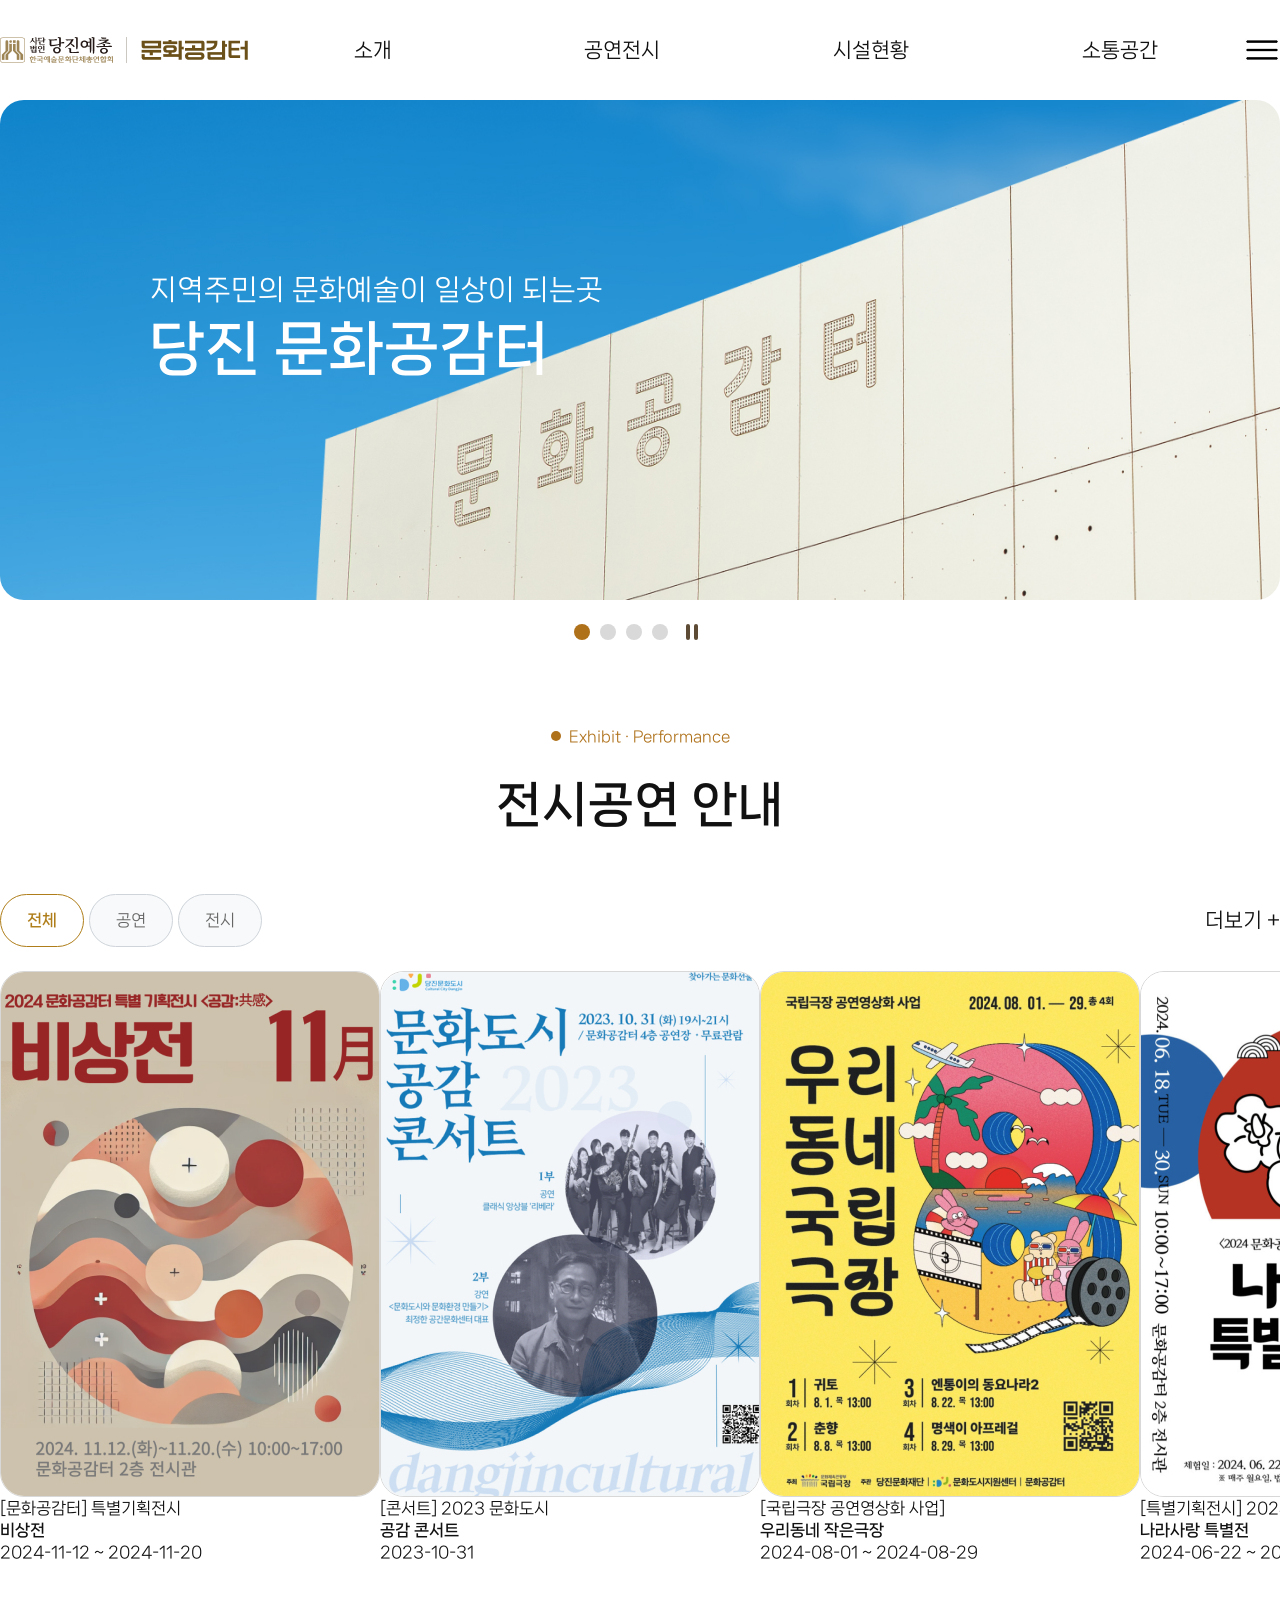
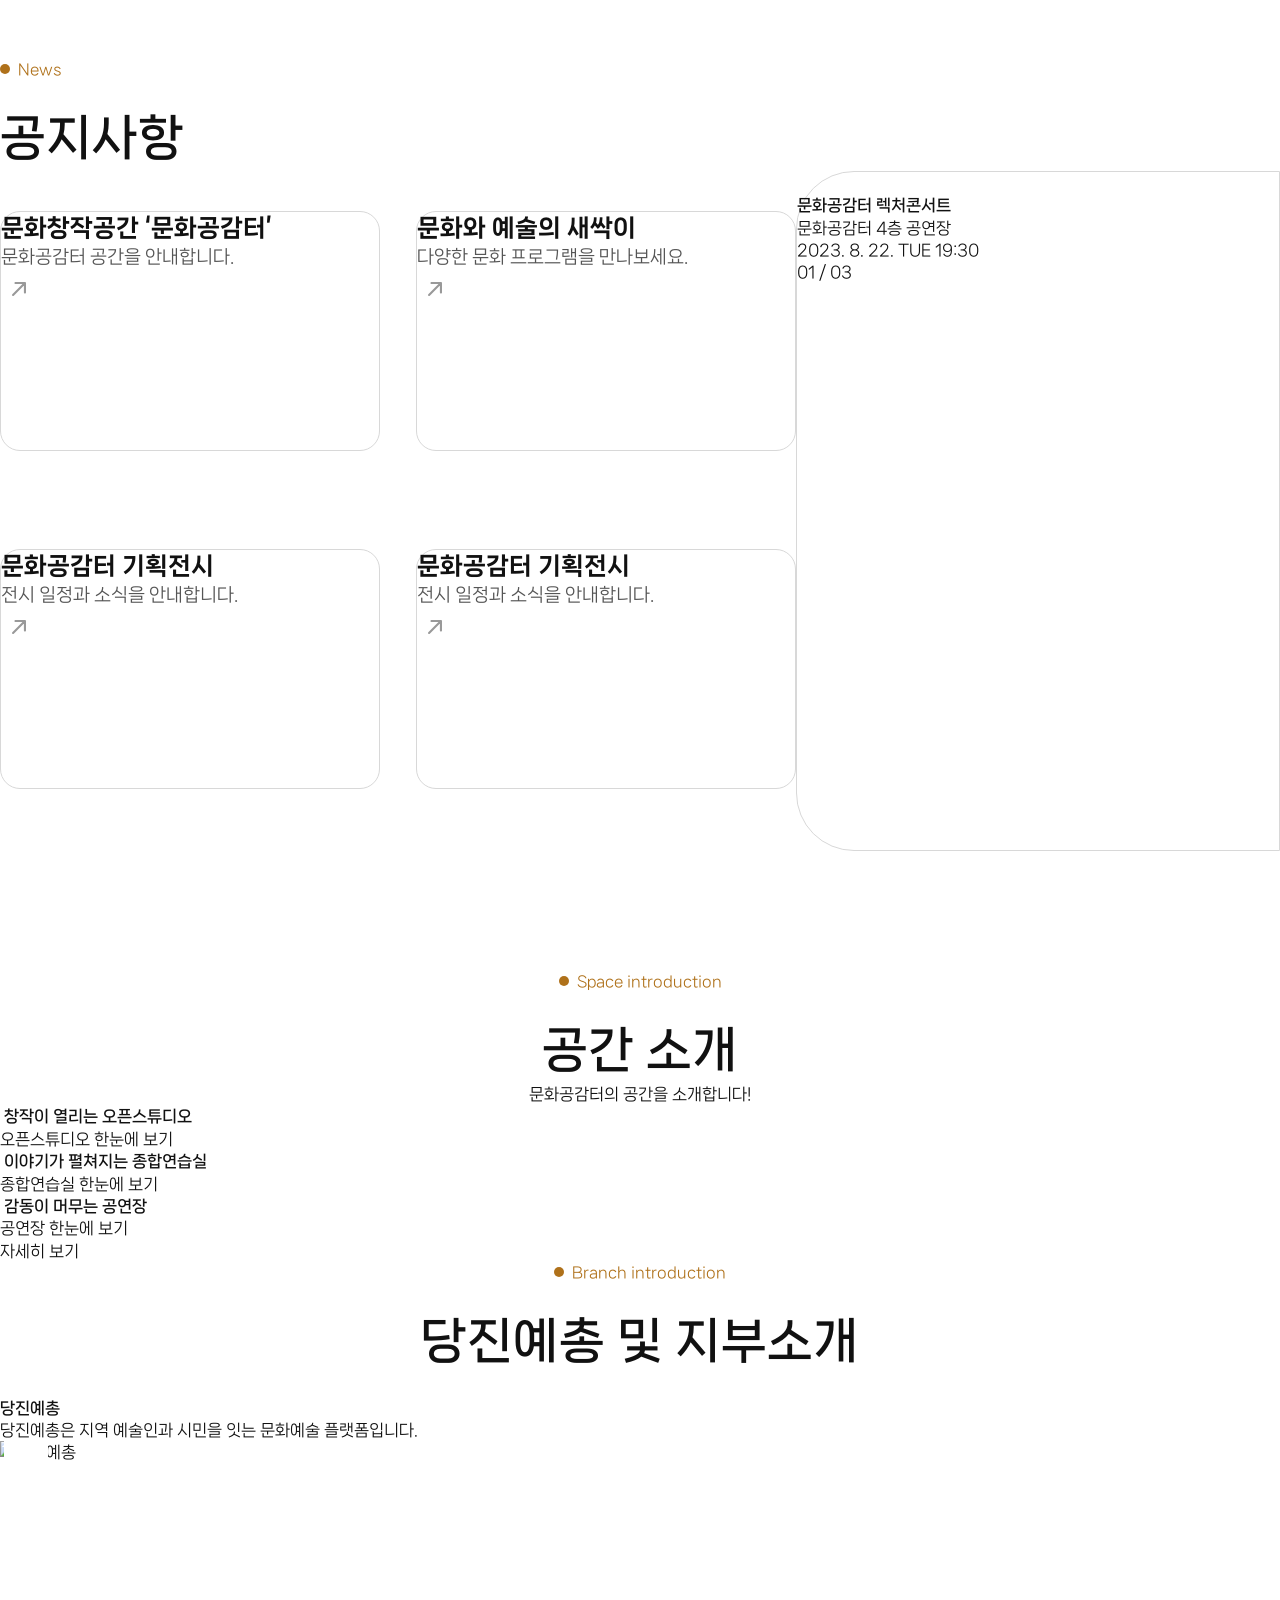
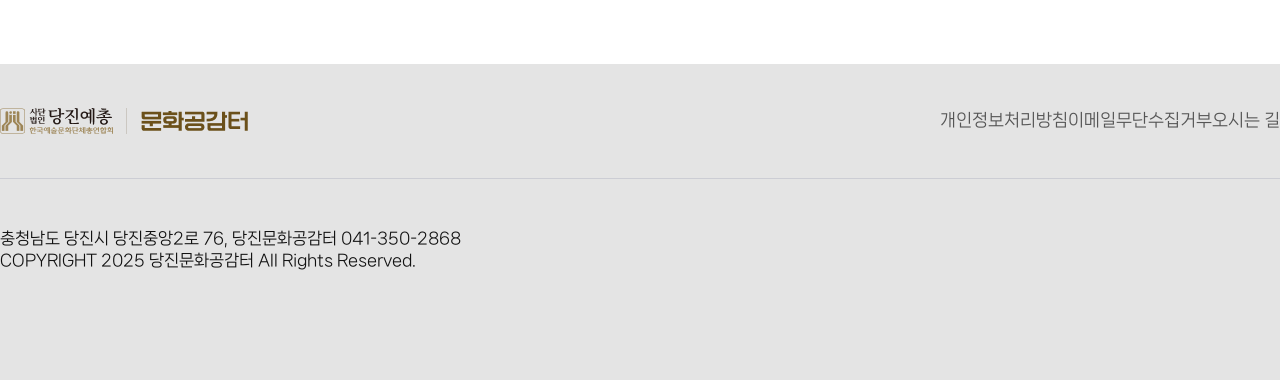
==== index.html @ 14f7b0cc "생성" ====
<!doctype html>
<html lang="ko">

<head>
  <meta charset="utf-8" />
  <meta name="viewport" content="width=device-width, initial-scale=1" />
  <title>문화공감터</title>
  <link rel="stylesheet" href="css/swiper-bundle.min.css">
  <link rel="stylesheet" href="css/reset.css">
  <link rel="stylesheet" href="css/common.css" />
  <link rel="stylesheet" href="css/main.css">
  <script src="js/jquery-3.7.1.min.js"></script>
  <script src="js/swiper-bundle.min.js"></script>
  <script src="js/common.js"></script>
</head>

<body>
  <header class="header">
    <div class="container header_inner">
      <h1 class="header_logo">
        <a href="index.html">
          <img src="./images/logo.png" alt="문화공감터">
        </a>
      </h1>

      <nav class="gnb">
        <ul class="gnb_list">
          <li><a href="#">소개</a></li>
          <li><a href="#">공연전시</a></li>
          <li><a href="#">시설현황</a></li>
          <li><a href="#">소통공간</a></li>
        </ul>
      </nav>
      <button class="header__menu" type="button">
        <img src="./images/ico-menu.png" alt="전체메뉴">
      </button>
    </div>
  </header>
  <div class="container">
    <div class="main-visual">
      <div id="Swiper">
        <div class="swiper-wrapper">
          <a class="swiper-slide slide1" href="#">
            <img src="images/swiper_bg01.jpg" alt="당진 문화공감터 메인 비주얼">
            <div class="visual_text1">
              <p>지역주민의 문화예술이 일상이 되는곳</p>
              <h2>당진 문화공감터</h2>
            </div>
          </a>
          <a class="swiper-slide slide2" href="#">
            <img src="images/swiper_bg02.jpg" alt="일화기억">
            <div class="visual_text2">
              <p>| 2024.03.21(목) ~ 04.06(토) |</p>
              <p>프로그램 - 당진 청년들의 유쾌한 '일화기억'</p>
              <p>문화공감터 공감다락방 독서모임</p>
            </div>
          </a>
          <a class="swiper-slide slide2" href="#">
            <img src="./images/swiper_bg03.jpg" alt="아빠도 처음이야">
            <div class="visual_text2">
              <p>| 2024.11.23(토) ~ 12.14(토) |</p>
              <p>프로그램 - '아빠도 처음이야'</p>
              <p>아빠들의 육아공동체 만들기</p>
            </div>
          </a>
          <a class="swiper-slide slide2" href="#">
            <img src="./images/swiper_bg04.jpg" alt="시선이 머무는 곳">
            <div class="visual_text2">
              <p>| 2024.08.07(수) ~ 16(금) |</p>
              <p>전시 - '시선이 머무는 곳'</p>
              <p>시간, 빛으로 기록되는 사진의 이야기</p>
            </div>
          </a>
        </div>
      </div>
      <div class="mv-control" aria-label="메인 비주얼 컨트롤">
        <div class="swiper-pagination" aria-label="슬라이드 페이지네이션"></div>
        <button type="button" class="swiper-toggle" aria-label="자동재생 일시정지" aria-pressed="false">
          <span class="ico pause" aria-hidden="true"></span>
        </button>
      </div>
    </div>
    <div class="exhibit_wrap">
      <div class="main_title">
        <p>Exhibit · Performance</p>
        <h2>전시공연 안내</h2>
      </div>

      <div class="exhibit_top">
        <div class="exhibit_tab" role="tablist" aria-label="전시공연 분류">
          <button class="on" type="button" role="tab" aria-selected="true">전체</button>
          <button type="button" role="tab" aria-selected="false">공연</button>
          <button type="button" role="tab" aria-selected="false">전시</button>
        </div>
        <div class="more_btn">
          <a href="#">더보기 +</a>
        </div>
      </div>
      <div id="exhibit_swiper" class="swiper">
        <div class="swiper-wrapper">
          <div class="swiper-slide">
            <a href="#">
              <div class="poster_box">
                <img src="images/poster01.jpg" alt="">
              </div>
              <div>
                <p>[문화공감터] 특별기획전시</p>
                <strong>비상전</strong>
                <p>2024-11-12 ~ 2024-11-20</p>
              </div>
            </a>
          </div>

          <div class="swiper-slide">
            <a href="#">
              <div class="poster_box">
                <img src="images/poster02.jpg" alt="">
              </div>
              <div>
                <p>[콘서트] 2023 문화도시</p>
                <strong>공감 콘서트</strong>
                <p>2023-10-31</p>
              </div>
            </a>
          </div>

          <div class="swiper-slide">
            <a href="#">
              <div class="poster_box">
                <img src="images/poster03.jpg" alt="">
              </div>
              <div>
                <p>[국립극장 공연영상화 사업]</p>
                <strong>우리동네 작은극장</strong>
                <p>2024-08-01 ~ 2024-08-29</p>
              </div>
            </a>
          </div>

          <div class="swiper-slide">
            <a href="#">
              <div class="poster_box">
                <img src="images/poster04.jpg" alt="">
              </div>
              <div>
                <p>[특별기획전시] 2024 문화공감터</p>
                <strong>나라사랑 특별전</strong>
                <p>2024-06-22 ~ 2024-06-30</p>
              </div>
            </a>
          </div>
        </div>
        <!-- <div class="exhibit_bottom">
          <div class="swiper-pagination"></div>
          <div class="swiper-nav">
            <button type="button" class="swiper-button-prev" aria-label="이전"></button>
            <button type="button" class="swiper-button-next" aria-label="다음"></button>
          </div>
        </div> -->
      </div>
    </div>
    <div class="news_wrap">
      <div class="main_title_L">
        <p>News</p>
        <h2>공지사항</h2>
      </div>
      <div class="news_layout">
        <div class="news_list">
          <a href="#">
            <h6>문화창작공간 ‘문화공감터’</h6>
            <p>문화공감터 공간을 안내합니다.</p>
            <img src="images/btn_arrow.svg" alt="">
          </a>
          <a href="#">
            <h6>문화와 예술의 새싹이</h6>
            <p>다양한 문화 프로그램을 만나보세요.</p>
            <img src="images/btn_arrow.svg" alt="">
          </a>
          <a href="#">
            <h6>문화공감터 기획전시</h6>
            <p>전시 일정과 소식을 안내합니다.</p>
            <img src="images/btn_arrow.svg" alt="">
          </a>
          <a href="#">
            <h6>문화공감터 기획전시</h6>
            <p>전시 일정과 소식을 안내합니다.</p>
            <img src="images/btn_arrow.svg" alt="">
          </a>
        </div>
        <div class="main_popup">
          <div class="swiper" id="news_swiper">
            <div class="swiper-wrapper">
              <div class="swiper-slide">
                <a href="#">
                  <img src="images/news_banner01.jpg" alt="">
                  <div>
                    <strong>문화공감터 렉처콘서트</strong>
                    <p>문화공감터 4층 공연장</p>
                    <p>2023. 8. 22. TUE 19:30</p>
                  </div>
                </a>
              </div>

              <div class="swiper-slide">
                <a href="#">
                  <img src="images/news_banner02.jpg" alt="">
                  <div>
                    <strong>프로그램 안내</strong>
                    <p>상세 내용을 확인하세요</p>
                  </div>
                </a>
              </div>
            </div>

            <div class="news_control">
              <span class="news_count" aria-label="배너 페이지">
                <span>01</span>
                <span>/</span>
                <span>03</span>
              </span>
              <button type="button" class="news_prev" aria-label="이전"></button>
              <button type="button" class="news_next" aria-label="다음"></button>
              <button type="button" class="news_toggle" aria-label="정지/재생"></button>
            </div>
          </div>
        </div>
      </div>
    </div>


    <div class="space_wrap">
      <div class="main_title">
        <p>Space introduction</p>
        <h2>공간 소개</h2>
        <span>문화공감터의 공간을 소개합니다!</span>
      </div>

      <div class="space_list">
        <a href="#">
          <!-- <span>01</span> -->
          <img src="images/space01.jpg" alt="">
          <strong>창작이 열리는 오픈스튜디오</strong>
          <p>오픈스튜디오 한눈에 보기</p>
        </a>

        <a href="#">
          <!-- <span>02</span> -->
          <img src="images/space02.jpg" alt="">
          <strong>이야기가 펼쳐지는 종합연습실</strong>
          <p>종합연습실 한눈에 보기</p>
        </a>

        <a href="#">
          <!-- <span>03</span> -->
          <img src="images/space03.jpg" alt="">
          <strong>감동이 머무는 공연장</strong>
          <p>공연장 한눈에 보기</p>
        </a>
      </div>

      <div class="space_more">
        <a href="#">자세히 보기</a>
      </div>
    </div>


    <div class="organizations_wrap">
      <div class="main_title">
        <p>Branch introduction</p>
        <h2>당진예총 및 지부소개</h2>
      </div>

      <div class="organizations_area">
        <!-- 배경(큰 이미지/영상 영역) -->
        <div class="organizations_visual">
          <img src="images/org_bg.jpg" alt="">
          <div class="organizations_text">
            <strong>당진예총</strong>
            <p>당진예총은 지역 예술인과 시민을 잇는 문화예술 플랫폼입니다.</p>
          </div>
        </div>

        <!-- 하단 썸네일(가로 스크롤/슬라이드) -->
        <div class="organizations_list">
          <div class="swiper" id="org_swiper">
            <div class="swiper-wrapper">
              <div class="swiper-slide"><a href="#"><img src="images/org01.jpg" alt="당진예총"></a></div>
              <div class="swiper-slide"><a href="#"><img src="images/org02.jpg" alt="(사)한국연예예술인협회"></a></div>
              <div class="swiper-slide"><a href="#"><img src="images/org03.jpg" alt="(사)한국문인협회"></a></div>
              <div class="swiper-slide"><a href="#"><img src="images/org04.jpg" alt="(사)한국사진작가협회"></a></div>
              <div class="swiper-slide"><a href="#"><img src="images/org05.jpg" alt="지부소개"></a></div>
            </div>

            <div class="swiper-control">
              <button type="button" class="swiper-button-prev" aria-label="이전"></button>
              <button type="button" class="swiper-button-next" aria-label="다음"></button>
            </div>
          </div>
        </div>
      </div>
    </div>



  </div>
  <footer class="footer">
    <div class="container footer_inner">
      <div class="footer_top">
        <div class="footer_logo">
          <img src="images/logo.png" alt="문화공감터">
        </div>
        <div class="footer_link">
          <ul>
            <li><a href="#">개인정보처리방침</a></li>
            <li><a href="#">이메일무단수집거부</a></li>
            <li><a href="#">오시는 길</a></li>
          </ul>
        </div>
      </div>
      <div class="footer_bottom">
        <div class="footer_info">
          <p>충청남도 당진시 당진중앙2로 76, 당진문화공감터 <span>041-350-2868</span></p>
          <p>COPYRIGHT 2025 당진문화공감터 All Rights Reserved.</p>
        </div>
      </div>
    </div>
  </footer>
</body>
</html>
---- css/common.css ----
@charset "utf-8";

/* Font : NanumSquareNeo */
@font-face {
  font-family: "NanumSquareNeo";
  src: url("./font/NanumSquareNeoOTF-Lt.otf") format("opentype");
  font-weight: 300;
  font-style: normal;
  font-display: swap;
}
@font-face {
  font-family: "NanumSquareNeo";
  src: url("./font/NanumSquareNeoOTF-Rg.otf") format("opentype");
  font-weight: 400;
  font-style: normal;
  font-display: swap;
}
@font-face {
  font-family: "NanumSquareNeo";
  src: url("./font/NanumSquareNeoOTF-Bd.otf") format("opentype");
  font-weight: 700;
  font-style: normal;
  font-display: swap;
}
@font-face {
  font-family: "NanumSquareNeo";
  src: url("./font/NanumSquareNeoOTF-Eb.otf") format("opentype");
  font-weight: 800;
  font-style: normal;
  font-display: swap;
}
@font-face {
  font-family: "NanumSquareNeo";
  src: url("./font/NanumSquareNeoOTF-Hv.otf") format("opentype");
  font-weight: 900;
  font-style: normal;
  font-display: swap;
}

body, input, select, textarea, button {
  font-family: "NanumSquareNeo", "Noto Sans KR", "Apple SD Gothic Neo", sans-serif;
  font-size: 16px;
  line-height: 1.4;
  color: #111;
  background: #fff;
}

html, body {
  height: 100%;
}

button, input, select, textarea {
  font-family: inherit;
}

input, select, textarea {
  outline: none;
}

.container {
  width: min(1800px, 100%);
  margin: 0 auto;
  /* padding: 0 60px; */
}

@media (max-width: 1024px) {
  .container { padding: 0 32px; }
}
@media (max-width: 768px) {
  .container { padding: 0 20px; }
}
@media (max-width: 480px) {
  .container { padding: 0 16px; }
}
---- css/main.css ----
@charset "utf-8";

/* header */
.header {
    width: 100%;
    height: 100px;
}
.header_inner {
    height: 100%;
    display: flex;
    justify-content: space-between;
    align-items: center;
}
.header_logo img {
  vertical-align: middle;
}
.gnb_list{
    height: 40px;
    display: flex;
    gap: 55px;
    font-size: 1.25rem;
}
.gnb_list li {
    width: 194px;
    height: 40px;
    line-height: 40px;
    text-align: center;
}

.container{
  max-width: 1800px;
}

/* swiper */
#Swiper{
  border-radius: 24px;
  overflow: hidden;
}

#Swiper .swiper-slide{
  height: 570px;
  position: relative;
  display: block;
}

#Swiper .swiper-slide img{
  width: 100%;
  height: 100%;
  object-fit: cover;
  display: block;
}
.visual_text1 {
    position: absolute;
    top: 170px;
    left: 150px;
    z-index: 1;
    font-size: 28px;
    color: #fff;
}
.visual_text1 h2{
    font-size: 58px;
}
.visual_text2 {
     position: absolute;
     bottom: 68px;
     left: 80px;
     font-size: 16px;
     font-weight: 700;
     color: #fff;
}
.visual_text2 p:nth-child(2) {
    font-size: 28px;
    font-weight: 800;
    padding-top: 10px;
}
.visual_text2 p:nth-child(3) {
    font-size: 22px;
    padding-top: 10px;
}
.mv-control{
  margin-top: 18px;
  display: flex;
  align-items: center;
  justify-content: center;
  gap: 10px;
}
.mv-control .swiper-pagination{
  position: static;
  width: auto;
  display: flex;
  align-items: center;
  gap: 10px;
}

/* 도트 스타일 */
.mv-control .swiper-pagination-bullet{
  width: 16px;
  height: 16px;
  margin: 0 !important;
  background: #d9d9d9;
  opacity: 1;
}

.mv-control .swiper-pagination-bullet-active{
  background: #AF711A;
}

/* 정지/재생 버튼 */
.mv-control .swiper-toggle{
  width: 28px;
  height: 28px;
  border: 0;
  background: transparent;
  cursor: pointer;
  display: inline-flex;
  align-items: center;
  justify-content: center;
}
.mv-control .ico.pause{
  position: relative;
  width: 12px;
  height: 16px;
}
.mv-control .ico.pause::before,
.mv-control .ico.pause::after{
  content:"";
  position:absolute;
  top:0;
  width:4px;
  height:16px;
  background:#5E4B36;
  border-radius: 2px;
}
.mv-control .ico.pause::before {
    left:0;
}
.mv-control .ico.pause::after {
    right:0;
}
.mv-control .ico.play{
  width: 0;
  height: 0;
  border-top: 8px solid transparent;
  border-bottom: 8px solid transparent;
  border-left: 12px solid #5E4B36;
  margin-left: 2px;
}

/* 반응형 */
@media (max-width: 1600px){
  #Swiper .swiper-slide{
    height: 540px; 
  }
  .main-visual .container{
    padding: 0 48px;
  }
}
@media (max-width: 1440px){
  #Swiper .swiper-slide{
    height: 520px;
  }

  .main-visual .container{
    padding: 0 40px;
  }
}
@media (max-width: 1280px){
  #Swiper .swiper-slide{
    height: 500px;
  }

  .main-visual .container{
    padding: 0 32px;
  }
}
@media (max-width: 1024px){
  #Swiper .swiper-slide{
    height: 480px;
  }

  .main-visual .container{
    padding: 0 24px;
  }
}
@media (max-width: 768px){
  #Swiper .swiper-slide{
    height: 450px;
  }
}
@media (max-width: 360px){
  #Swiper{
    border-radius: 18px;
  }

  #Swiper .swiper-slide{
    height: 420px;
  }

  .main-visual .container{
    padding: 0 16px;
  }
}

/* 전시공연 안내 */
.exhibit_wrap {
    max-width: 1664px;
    margin: 0 auto;
    margin-top: 80px;
}
.main_title {
    width: 100%;
    text-align: center;
}
.main_title p, .main_title_L p {
    font-size: 15px;
    color: #AF711A;
}
.main_title p::before, .main_title_L p::before {
    content: '';
    display: inline-block;
    width: 10px;
    height: 10px;
    border-radius: 10px;
    background: #AF711A;
    margin-right: 8px;
}
.main_title h2, .main_title_L h2 {
    font-size: 48px;
    margin-top: 24px;
}
.exhibit_top {
    display: flex;
    justify-content: space-between;
    align-items: center;
    gap: 12px;
    margin-top: 56px;
    margin-bottom: 24px;
    font-size: 20px;
}
.exhibit_tab {
    width: 294px;
    
    
}
.exhibit_tab .on {
    background: #fff;
    border: 1px solid #AF7E1A;
    color: #AF7E1A;
    font-weight: 700;
}
.exhibit_tab button {
    padding: 14px 26px;
    background: #f8f9fa;
    border: 1px solid #ced4da;
    color: #666;
    border-radius: 50px;
    
}

#exhibit_swiper {
  
}

#exhibit_swiper .swiper-wrapper {
  justify-content: space-between;
}
#exhibit_swiper .swiper-slide {
  width: 380px;
  height: 688px;
}

.poster_box {
  width: 380px;
  height: 526px;
  border-radius: 24px;
  border: 1px solid #D8D8D8;
   overflow: hidden;
}


/* 공지사항 */
.main_title_L {
  text-align: left;
}

.news_layout {
  display: flex;
  justify-content: space-between;
}

.news_list {
  display: flex;
  flex-wrap: wrap;
  max-width: 796px;
  margin-top: 40px;
  gap: 36px;
}
.news_list a {
  width: 380px;
  height: 240px;
  border: 1px solid #D8D8D8;
  border-radius: 20px;
}
.news_list h6 {
  font-size: 24px;
  font-weight: 800;
}
.news_list p {
  font-size: 18px;
  color: #555;
}

.main_popup {
  width: 975px;
  height: 680px;
  border-top-left-radius: 58px;
  border-bottom-left-radius: 58px;
  border: 1px solid #D8D8D8;
}


/* 공간소개 */
.space_wrap {
  margin-top: 120px;
}

.space_list{

}






















/* 푸터 */
footer {
  width: 100%;
  height: 316px;
  background: #E4E4E4;
  margin-top: 200px;
}

.footer_top {
  display: flex;
  justify-content: space-between;
  align-items: center;
  padding: 44px 0;
  border-bottom: 1px solid #CCCDD4;
}
.footer_link ul {
  display: flex;
  font-size: 17px;
  color: #555;
 
}
.footer_bottom {
  margin-top: 48px;
}
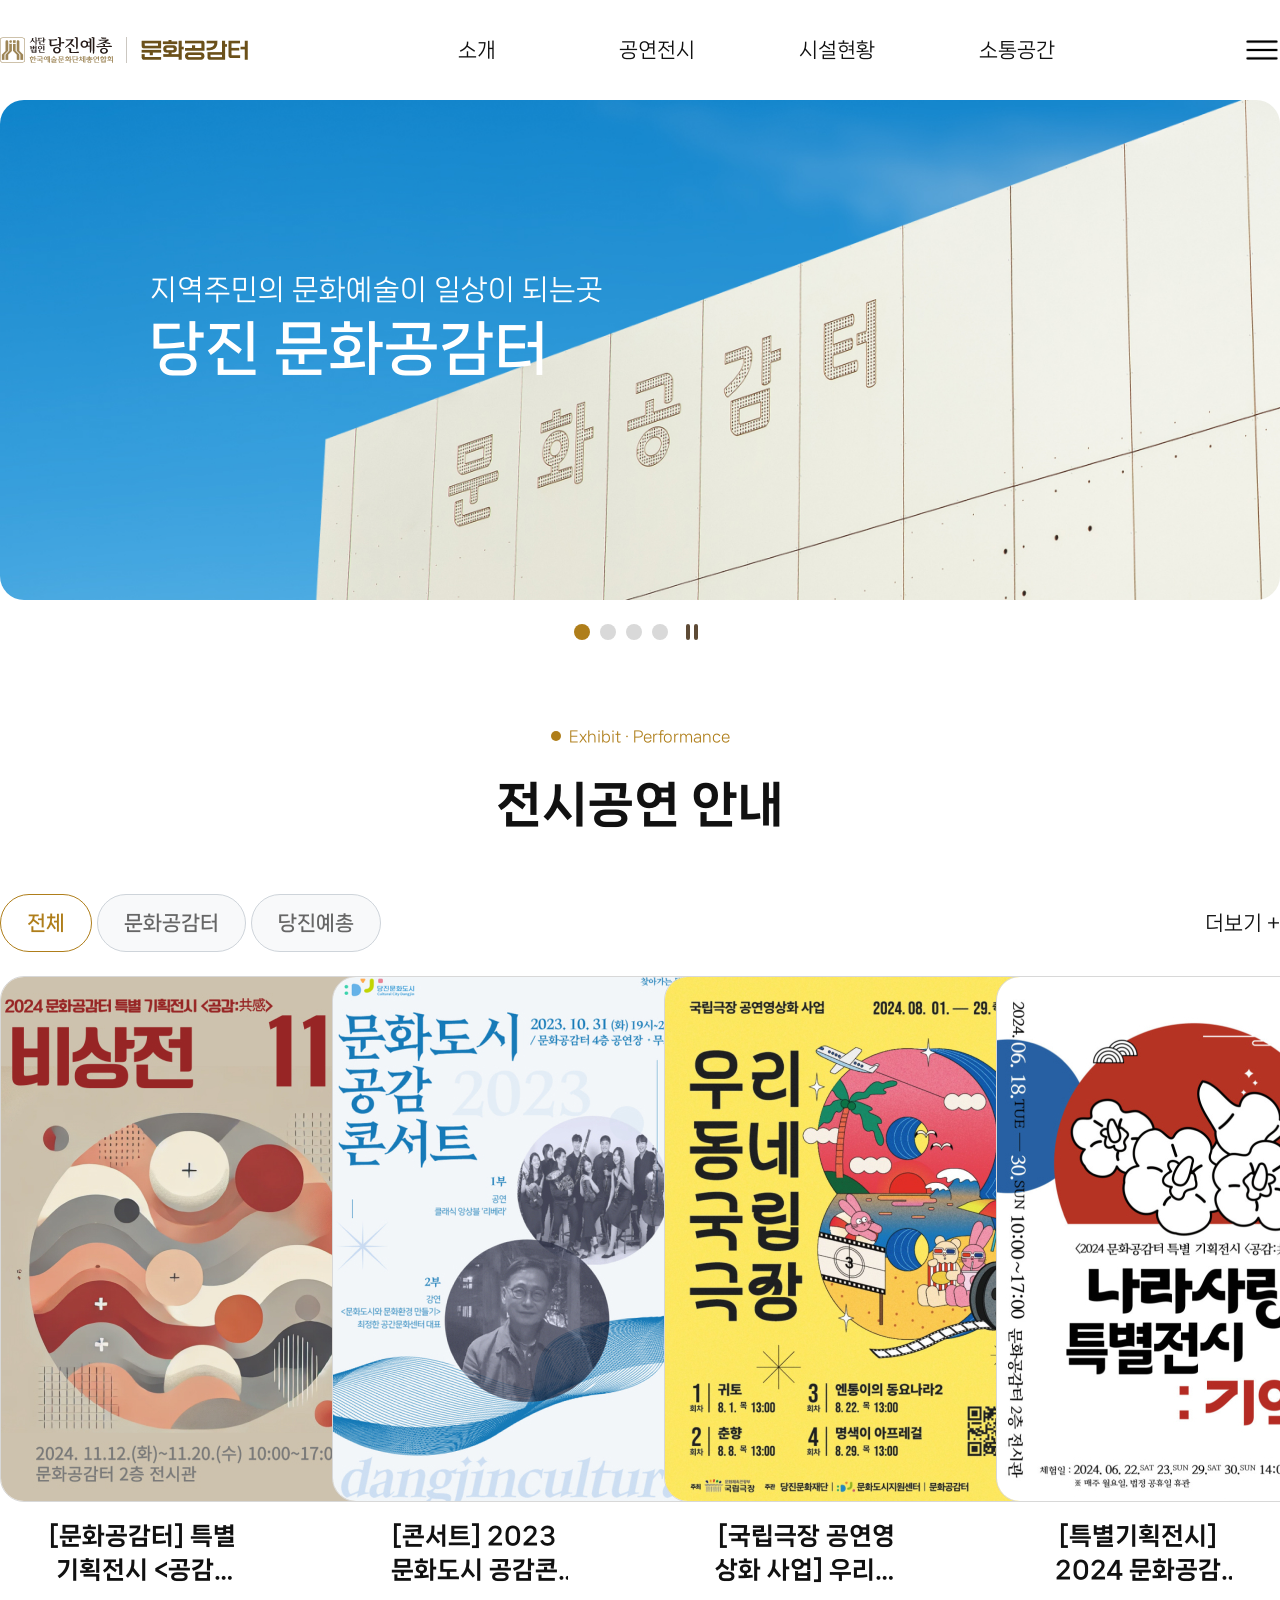
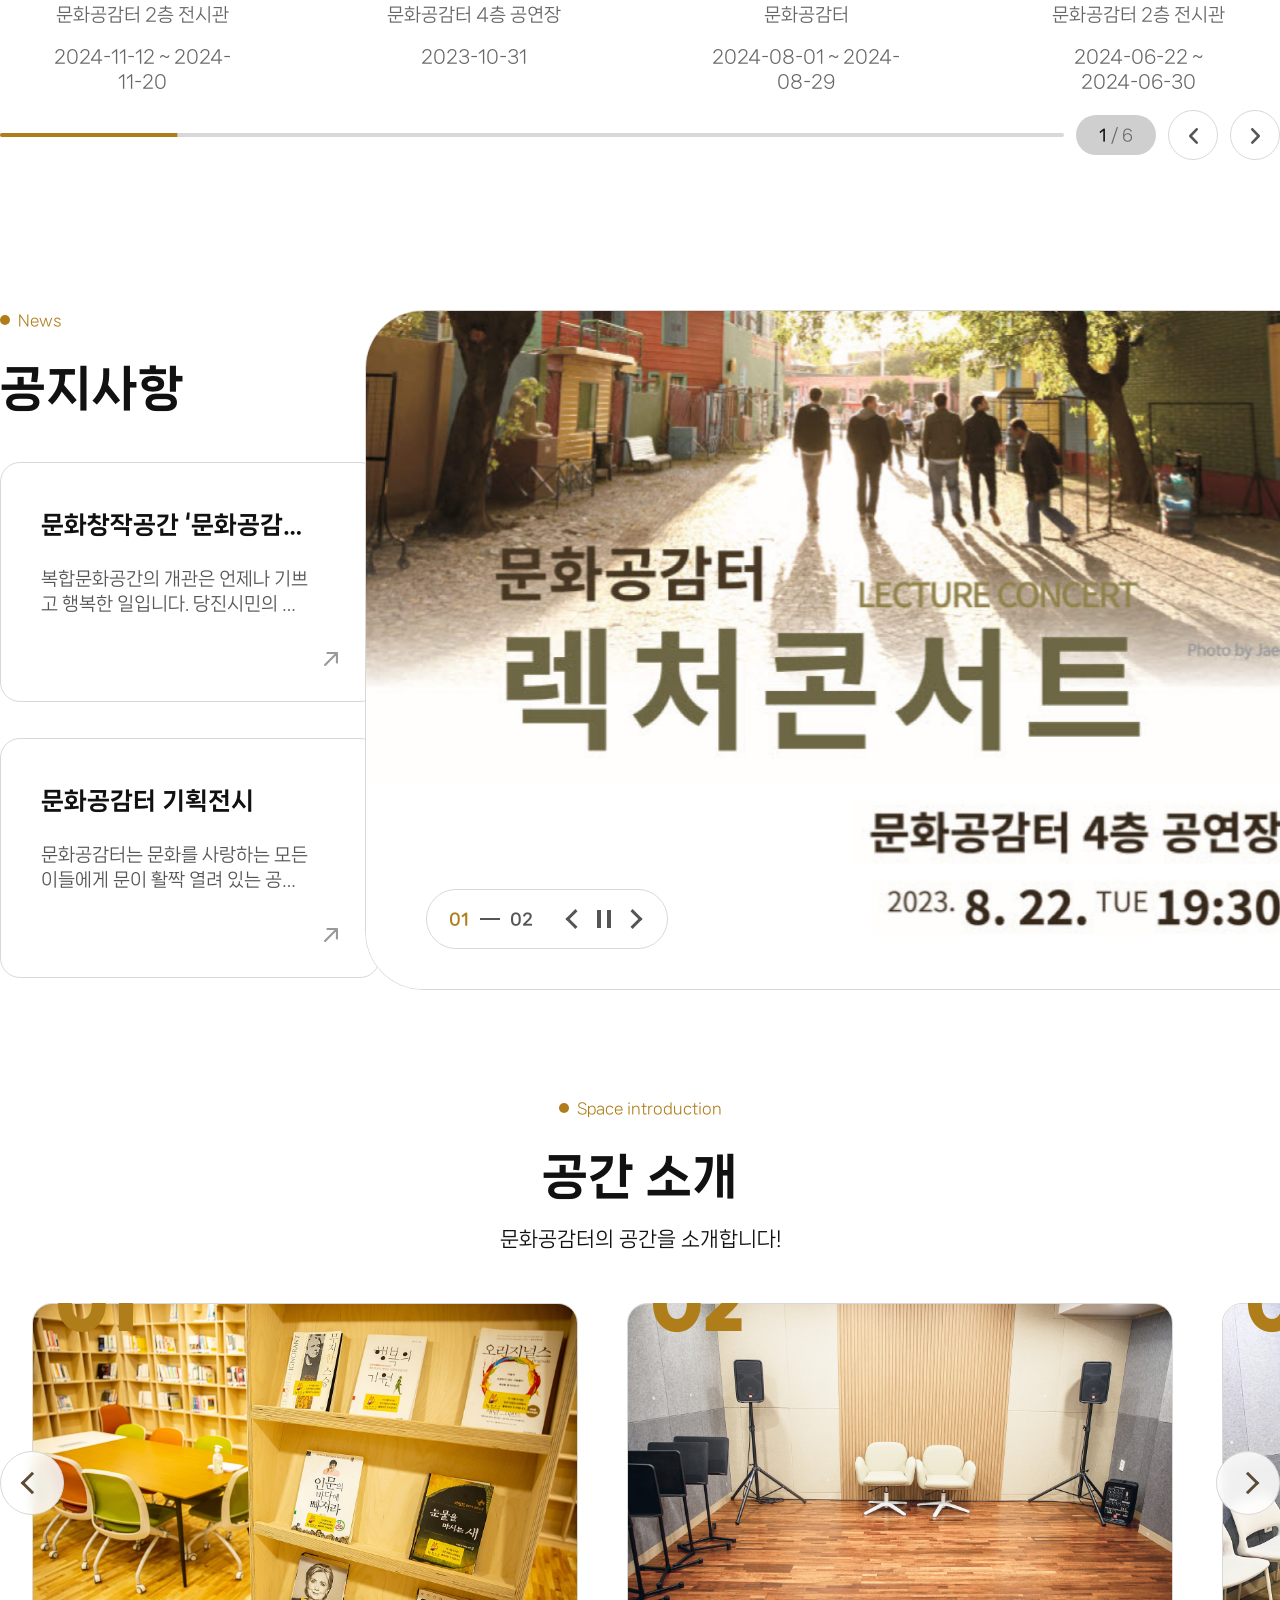
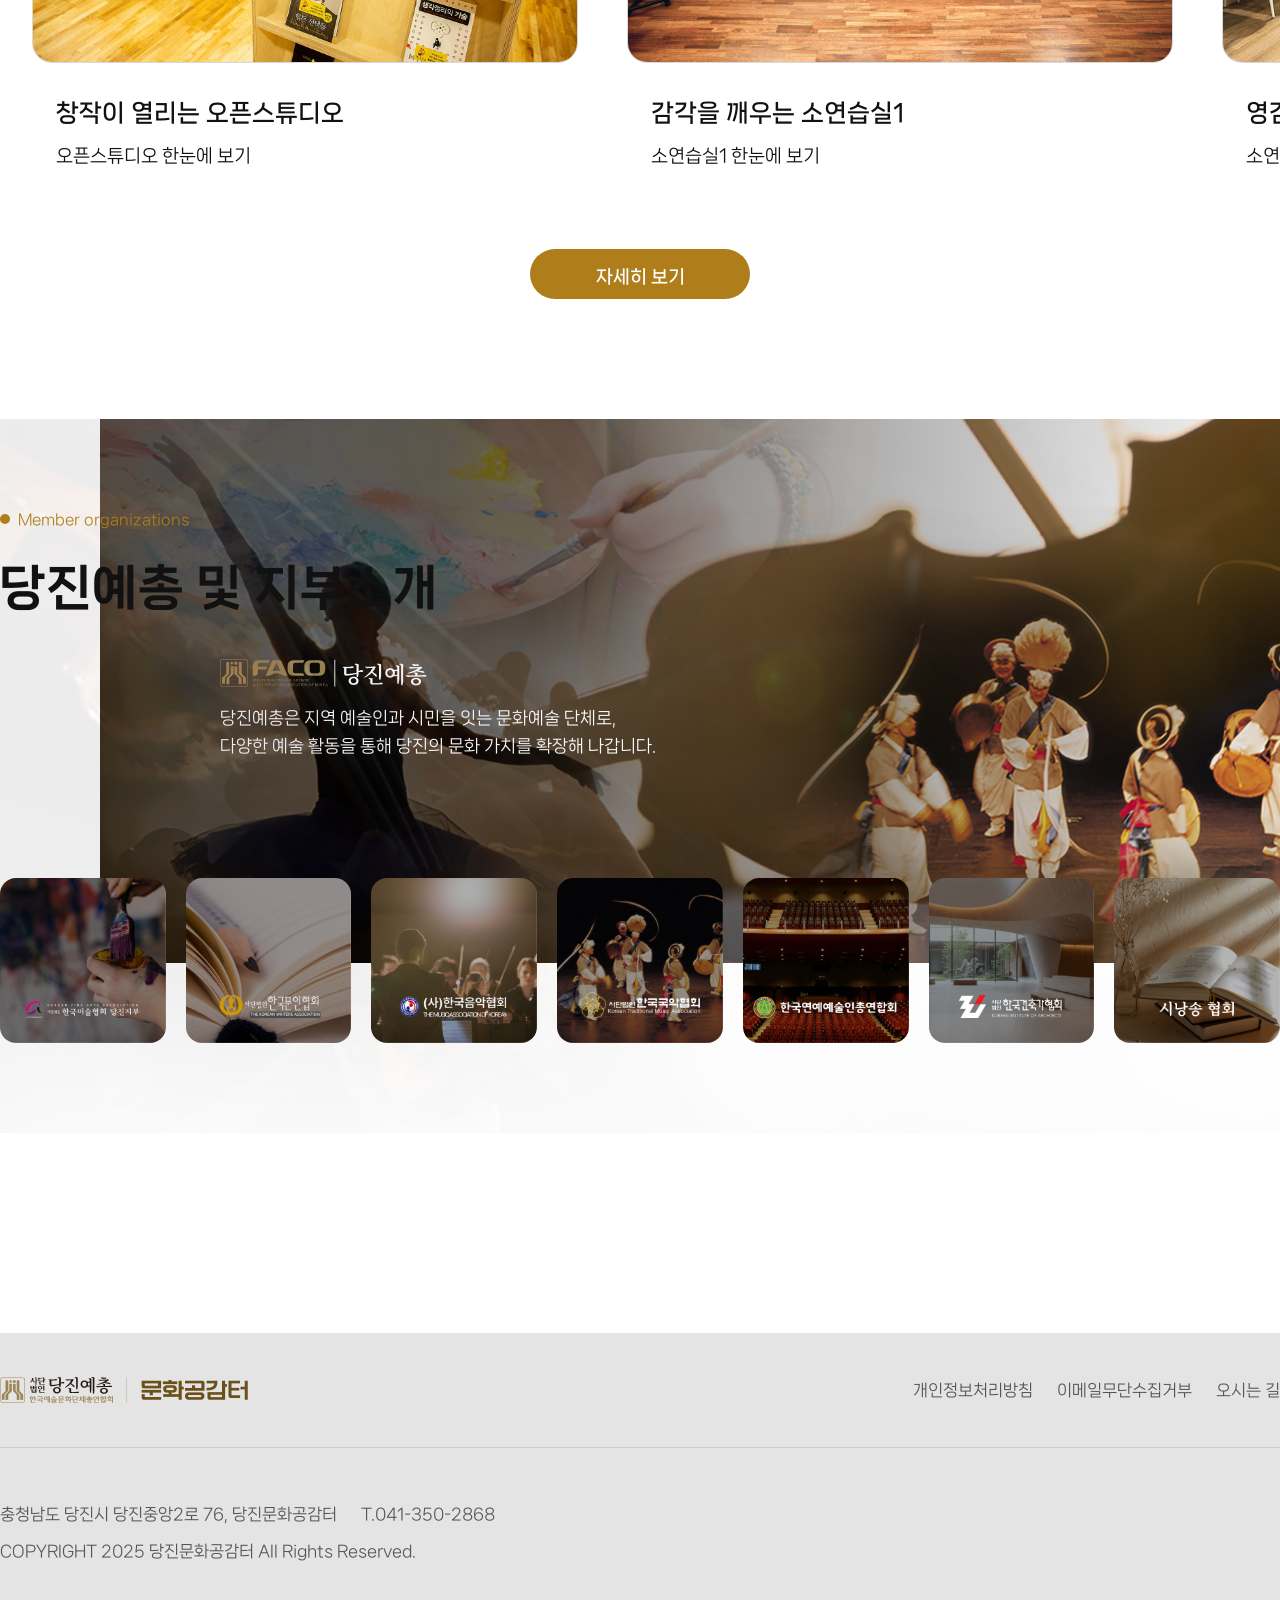
==== commit 1ff0ea2d: "Update layout and images structure" ====
--- a/index.html
+++ b/index.html
@@ -1,6 +1,5 @@
 <!doctype html>
 <html lang="ko">
-
 <head>
   <meta charset="utf-8" />
   <meta name="viewport" content="width=device-width, initial-scale=1" />
@@ -11,18 +10,16 @@
   <link rel="stylesheet" href="css/main.css">
   <script src="js/jquery-3.7.1.min.js"></script>
   <script src="js/swiper-bundle.min.js"></script>
-  <script src="js/common.js"></script>
+  <script src="js/main.js"></script>
 </head>
-
 <body>
   <header class="header">
     <div class="container header_inner">
       <h1 class="header_logo">
         <a href="index.html">
-          <img src="./images/logo.png" alt="문화공감터">
+          <img src="./images/common/logo.png" alt="문화공감터">
         </a>
       </h1>
-
       <nav class="gnb">
         <ul class="gnb_list">
           <li><a href="#">소개</a></li>
@@ -32,7 +29,7 @@
         </ul>
       </nav>
       <button class="header__menu" type="button">
-        <img src="./images/ico-menu.png" alt="전체메뉴">
+        <img src="./images/main/ico-menu.svg" alt="전체메뉴">
       </button>
     </div>
   </header>
@@ -41,14 +38,14 @@
       <div id="Swiper">
         <div class="swiper-wrapper">
           <a class="swiper-slide slide1" href="#">
-            <img src="images/swiper_bg01.jpg" alt="당진 문화공감터 메인 비주얼">
+            <img src="images/main/swiper_bg01.jpg" alt="당진 문화공감터 메인 비주얼">
             <div class="visual_text1">
               <p>지역주민의 문화예술이 일상이 되는곳</p>
               <h2>당진 문화공감터</h2>
             </div>
           </a>
           <a class="swiper-slide slide2" href="#">
-            <img src="images/swiper_bg02.jpg" alt="일화기억">
+            <img src="images/main/swiper_bg02.jpg" alt="일화기억">
             <div class="visual_text2">
               <p>| 2024.03.21(목) ~ 04.06(토) |</p>
               <p>프로그램 - 당진 청년들의 유쾌한 '일화기억'</p>
@@ -56,7 +53,7 @@
             </div>
           </a>
           <a class="swiper-slide slide2" href="#">
-            <img src="./images/swiper_bg03.jpg" alt="아빠도 처음이야">
+            <img src="./images/main/swiper_bg03.jpg" alt="아빠도 처음이야">
             <div class="visual_text2">
               <p>| 2024.11.23(토) ~ 12.14(토) |</p>
               <p>프로그램 - '아빠도 처음이야'</p>
@@ -64,7 +61,7 @@
             </div>
           </a>
           <a class="swiper-slide slide2" href="#">
-            <img src="./images/swiper_bg04.jpg" alt="시선이 머무는 곳">
+            <img src="./images/main/swiper_bg04.jpg" alt="시선이 머무는 곳">
             <div class="visual_text2">
               <p>| 2024.08.07(수) ~ 16(금) |</p>
               <p>전시 - '시선이 머무는 곳'</p>
@@ -73,9 +70,9 @@
           </a>
         </div>
       </div>
-      <div class="mv-control" aria-label="메인 비주얼 컨트롤">
-        <div class="swiper-pagination" aria-label="슬라이드 페이지네이션"></div>
-        <button type="button" class="swiper-toggle" aria-label="자동재생 일시정지" aria-pressed="false">
+      <div class="mv-control">
+        <div class="swiper-pagination"></div>
+        <button type="button" class="swiper-toggle" aria-pressed="false">
           <span class="ico pause" aria-hidden="true"></span>
         </button>
       </div>
@@ -85,229 +82,305 @@
         <p>Exhibit · Performance</p>
         <h2>전시공연 안내</h2>
       </div>
-
       <div class="exhibit_top">
-        <div class="exhibit_tab" role="tablist" aria-label="전시공연 분류">
-          <button class="on" type="button" role="tab" aria-selected="true">전체</button>
-          <button type="button" role="tab" aria-selected="false">공연</button>
-          <button type="button" role="tab" aria-selected="false">전시</button>
+        <div class="exhibit_tab">
+          <button class="on" data-tab="menu1" type="button" role="tab">전체</button>
+          <button data-tab="menu2" type="button" role="tab">문화공감터</button>
+          <button data-tab="menu3" type="button" role="tab">당진예총</button>
         </div>
         <div class="more_btn">
           <a href="#">더보기 +</a>
         </div>
       </div>
-      <div id="exhibit_swiper" class="swiper">
-        <div class="swiper-wrapper">
-          <div class="swiper-slide">
-            <a href="#">
-              <div class="poster_box">
-                <img src="images/poster01.jpg" alt="">
-              </div>
-              <div>
-                <p>[문화공감터] 특별기획전시</p>
-                <strong>비상전</strong>
-                <p>2024-11-12 ~ 2024-11-20</p>
-              </div>
-            </a>
-          </div>
+      <div id="menu1" class="tabcont on">
+        <div id="total_swiper" class="swiper">
+          <div class="swiper-wrapper">
+            <div class="swiper-slide">
+              <a href="#">
+                <div class="poster_box">
+                  <img src="images/main/poster01.jpg" alt="">
+                </div>
+                <div class="poster_txt">
+                  <p>[문화공감터] 특별기획전시 <공감> 비상전</p>
+                  <p>문화공감터 2층 전시관</p>
+                  <p>2024-11-12 ~ 2024-11-20</p>
+                </div>
+              </a>
+            </div>
+            <div class="swiper-slide">
+              <a href="#">
+                <div class="poster_box">
+                  <img src="images/main/poster02.jpg" alt="">
+                </div>
+                <div class="poster_txt">
+                  <p>[콘서트] 2023 문화도시 공감콘서트</p>
+                  <p>문화공감터 4층 공연장</ㅔ>
+                  <p>2023-10-31</p>
+                </div>
+              </a>
+            </div>
+            <div class="swiper-slide">
+              <a href="#">
+                <div class="poster_box">
+                  <img src="images/main/poster03.jpg" alt="">
+                </div>
+                <div class="poster_txt">
+                  <p>[국립극장 공연영상화 사업] 우리동네 작은극장</p>
+                  <p>문화공감터</p>
+                  <p>2024-08-01 ~ 2024-08-29</p>
+                </div>
+              </a>
+            </div>
+            <div class="swiper-slide">
+              <a href="#">
+                <div class="poster_box">
+                  <img src="images/main/poster04.jpg" alt="">
+                </div>
+                <div class="poster_txt">
+                  <p>[특별기획전시] 2024 문화공감터 <공감> 나라사랑 특별전시:기억</p>
+                  <p>문화공감터 2층 전시관</p>
+                  <p>2024-06-22 ~ 2024-06-30</p>
+                </div>
+              </a>
+            </div>
+            <div class="swiper-slide">
+              <a href="#">
+                <div class="poster_box">
+                  <img src="images/main/poster05.jpg" alt="">
+                </div>
+                <div class="poster_txt">
+                  <p>[기획전시] 2024 문화공감터 기획전시 - 행운가득 소품 전시</p>
+                  <p>문화공감터 2층 전시관</p>
+                  <p>2024-03-19 ~ 2024-03-31</p>
+                </div>
+              </a>
+            </div>
+            <div class="swiper-slide">
+              <a href="#">
+                <div class="poster_box">
+                  <img src="images/main/poster06.jpg" alt="">
+                </div>
+                <div class="poster_txt">
+                  <p>[특별 기획전시] <공감>7월 구상과 비구상의 만남 조화</p>
+                  <p>문화공감터 2층 전시관</p>
+                  <p>2024-07-16 ~ 2024-07-31</p>
+                </div>
+              </a>
+            </div>
+          </div>
+          <div class="exhibit_bottom">
+            <div class="exhibit_control">
+              <div class="exhibit_bar">
+                <span class="exhibit_bar_fill" aria-hidden="true"></span>
+              </div>
+              <div class="exhibit_count">
+                <span class="cur">1</span>
+                <span>/</span>
+                <span class="total">6</span>
+              </div>
+              <button type="button" class="exhibit_prev"><img src="images/main/ico-left.svg" alt=""></button>
+              <button type="button" class="exhibit_next"><img src="images/main/ico-right.svg" alt=""></button>
+            </div>
+          </div>
+        </div>
+      </div>
+      <div id="menu2" class="tabcont">
+        문화공감터
+      </div>
+      <div id="menu3" class="tabcont">
+        당진예총
+      </div>
+    </div>
+    <div class="news_wrap">
+      <div class="news_notice">
+        <div>
+          <div class="main_title_L">
+            <p>News</p>
+            <h2>공지사항</h2>
+          </div>
+        </div>
+        <div class="news_list">
+          <div class="news_list_item">
+            <a href="#">
+              <h6>문화창작공간 ‘문화공감터’</h6>
+              <p>복합문화공간의 개관은 언제나 기쁘고 행복한 일입니다. 당진시민의 제안에서 시작됐던</p>
+              <div class="news_ico"><img src="images/main/btn_arrow.svg" alt=""></div>
+            </a>
+          </div>
+          <div class="news_list_item">
+            <a href="#">
+              <h6>문화와 예술의 새싹이</h6>
+              <p>복합문화공간의 개관은 언제나 기쁘고 행복한 일입니다. 당진시민의 제안에서 시작됐던</p>
+              <div class="news_ico"><img src="images/main/btn_arrow.svg" alt=""></div>
+            </a>
+          </div>
+          <div class="news_list_item">
+            <a href="#">
+              <h6>문화공감터 기획전시</h6>
+              <p>문화공감터는 문화를 사랑하는 모든 이들에게 문이 활짝 열려 있는 공간입니다. 문화공감터에서는</p>
+              <div class="news_ico"><img src="images/main/btn_arrow.svg" alt=""></div>
+            </a>
+          </div>
+          <div class="news_list_item">
+            <a href="#">
+              <h6>문화공감터 기획전시</h6>
+              <p>문화공감터 목요시네마 '영화장날' 이라는 프로그램이 진행된다는 반가운 소식이 있습니다.</p>
+              <div class="news_ico"><img src="images/main/btn_arrow.svg" alt=""></div>
+            </a>
+          </div>
+        </div>
+      </div>
+      <div class="main_popup">
+        <div id="popup_swiper" class="swiper">
+          <div class="swiper-wrapper">
+            <div class="swiper-slide">
+              <a href="#">
+                <img src="images/popup/popup_sample01.jpg" alt="팝업1">
+              </a>
+            </div>
 
-          <div class="swiper-slide">
-            <a href="#">
-              <div class="poster_box">
-                <img src="images/poster02.jpg" alt="">
-              </div>
-              <div>
-                <p>[콘서트] 2023 문화도시</p>
-                <strong>공감 콘서트</strong>
-                <p>2023-10-31</p>
-              </div>
-            </a>
-          </div>
-
-          <div class="swiper-slide">
-            <a href="#">
-              <div class="poster_box">
-                <img src="images/poster03.jpg" alt="">
-              </div>
-              <div>
-                <p>[국립극장 공연영상화 사업]</p>
-                <strong>우리동네 작은극장</strong>
-                <p>2024-08-01 ~ 2024-08-29</p>
-              </div>
-            </a>
-          </div>
-
-          <div class="swiper-slide">
-            <a href="#">
-              <div class="poster_box">
-                <img src="images/poster04.jpg" alt="">
-              </div>
-              <div>
-                <p>[특별기획전시] 2024 문화공감터</p>
-                <strong>나라사랑 특별전</strong>
-                <p>2024-06-22 ~ 2024-06-30</p>
-              </div>
-            </a>
-          </div>
-        </div>
-        <!-- <div class="exhibit_bottom">
-          <div class="swiper-pagination"></div>
-          <div class="swiper-nav">
-            <button type="button" class="swiper-button-prev" aria-label="이전"></button>
-            <button type="button" class="swiper-button-next" aria-label="다음"></button>
-          </div>
-        </div> -->
-      </div>
-    </div>
-    <div class="news_wrap">
-      <div class="main_title_L">
-        <p>News</p>
-        <h2>공지사항</h2>
-      </div>
-      <div class="news_layout">
-        <div class="news_list">
-          <a href="#">
-            <h6>문화창작공간 ‘문화공감터’</h6>
-            <p>문화공감터 공간을 안내합니다.</p>
-            <img src="images/btn_arrow.svg" alt="">
-          </a>
-          <a href="#">
-            <h6>문화와 예술의 새싹이</h6>
-            <p>다양한 문화 프로그램을 만나보세요.</p>
-            <img src="images/btn_arrow.svg" alt="">
-          </a>
-          <a href="#">
-            <h6>문화공감터 기획전시</h6>
-            <p>전시 일정과 소식을 안내합니다.</p>
-            <img src="images/btn_arrow.svg" alt="">
-          </a>
-          <a href="#">
-            <h6>문화공감터 기획전시</h6>
-            <p>전시 일정과 소식을 안내합니다.</p>
-            <img src="images/btn_arrow.svg" alt="">
-          </a>
-        </div>
-        <div class="main_popup">
-          <div class="swiper" id="news_swiper">
-            <div class="swiper-wrapper">
-              <div class="swiper-slide">
-                <a href="#">
-                  <img src="images/news_banner01.jpg" alt="">
-                  <div>
-                    <strong>문화공감터 렉처콘서트</strong>
-                    <p>문화공감터 4층 공연장</p>
-                    <p>2023. 8. 22. TUE 19:30</p>
-                  </div>
-                </a>
-              </div>
-
-              <div class="swiper-slide">
-                <a href="#">
-                  <img src="images/news_banner02.jpg" alt="">
-                  <div>
-                    <strong>프로그램 안내</strong>
-                    <p>상세 내용을 확인하세요</p>
-                  </div>
-                </a>
-              </div>
-            </div>
-
-            <div class="news_control">
-              <span class="news_count" aria-label="배너 페이지">
-                <span>01</span>
-                <span>/</span>
-                <span>03</span>
-              </span>
-              <button type="button" class="news_prev" aria-label="이전"></button>
-              <button type="button" class="news_next" aria-label="다음"></button>
-              <button type="button" class="news_toggle" aria-label="정지/재생"></button>
-            </div>
-          </div>
-        </div>
-      </div>
-    </div>
-
-
+            <div class="swiper-slide">
+              <a href="#">
+                <img src="images/popup/popup_sample02.jpg" alt="팝업1">
+              </a>
+            </div>
+          </div>
+          <div class="news_control">
+            <div class="news_count">
+              <span class="news_current">01</span>
+              <span class="news_dash"></span>
+              <span class="news_total">03</span>
+            </div>
+            <button type="button" class="news_prev"></button>
+            <button type="button" class="news_toggle"></button>
+            <button type="button" class="news_next"></button>
+          </div>
+        </div>
+      </div>
+    </div>
     <div class="space_wrap">
       <div class="main_title">
         <p>Space introduction</p>
         <h2>공간 소개</h2>
         <span>문화공감터의 공간을 소개합니다!</span>
       </div>
-
-      <div class="space_list">
-        <a href="#">
-          <!-- <span>01</span> -->
-          <img src="images/space01.jpg" alt="">
-          <strong>창작이 열리는 오픈스튜디오</strong>
-          <p>오픈스튜디오 한눈에 보기</p>
-        </a>
-
-        <a href="#">
-          <!-- <span>02</span> -->
-          <img src="images/space02.jpg" alt="">
-          <strong>이야기가 펼쳐지는 종합연습실</strong>
-          <p>종합연습실 한눈에 보기</p>
-        </a>
-
-        <a href="#">
-          <!-- <span>03</span> -->
-          <img src="images/space03.jpg" alt="">
-          <strong>감동이 머무는 공연장</strong>
-          <p>공연장 한눈에 보기</p>
-        </a>
-      </div>
-
+      <div id="space_swiper" class="space_list swiper">
+        <div class="swiper-wrapper">
+          <div class="space_list_item swiper-slide">
+            <a href="#">
+              <span class="space_num">01</span>
+              <div class="space_img">
+                <img src="images/main/space01.jpg" alt="">
+              </div>
+              <div class="space_txt">
+                <p>창작이 열리는 오픈스튜디오</p>
+                <p>오픈스튜디오 한눈에 보기</p>
+              </div>
+            </a>
+          </div>
+          <div class="space_list_item swiper-slide">
+            <a href="#">
+              <span class="space_num">02</span>
+              <div class="space_img">
+                <img src="images/main/space02.jpg" alt="">
+              </div>
+              <div class="space_txt">
+                <p>감각을 깨우는 소연습실1</p>
+                <p>소연습실1 한눈에 보기</p>
+              </div>
+            </a>
+          </div>
+          <div class="space_list_item swiper-slide">
+            <a href="#">
+              <span class="space_num">03</span>
+              <div class="space_img">
+                <img src="images/main/space03.jpg" alt="">
+              </div>
+              <div class="space_txt">
+                <p>영감이 피어나는 소연습실2</p>
+                <p>소연습실2 한눈에 보기</p>
+              </div>
+            </a>
+          </div>
+          <div class="space_list_item swiper-slide">
+            <a href="#">
+              <span class="space_num">04</span>
+              <div class="space_img">
+                <img src="images/main/space04.jpg" alt="">
+              </div>
+              <div class="space_txt">
+                <p>이야기가 펼쳐지는 중연습실</p>
+                <p>중연습실 한눈에 보기</p>
+              </div>
+            </a>
+          </div>
+          <div class="space_list_item swiper-slide">
+            <a href="#">
+              <span class="space_num">05</span>
+              <div class="space_img">
+                <img src="images/main/space05.jpg" alt="">
+              </div>
+              <div class="space_txt">
+                <p>즐거움이 머무는 공연장 </p>
+                <p>공연장 한눈에 보기</p>
+              </div>
+            </a>
+          </div>
+          <div class="space_list_item swiper-slide">
+            <a href="#">
+              <span class="space_num">06</span>
+              <div class="space_img">
+                <img src="images/main/space06.jpg" alt="">
+              </div>
+              <div class="space_txt">
+                <p>열린 공간에서 만나는 옥외 전시관</p>
+                <p>옥외 전시관 한눈에 보기</p>
+              </div>
+            </a>
+          </div>
+        </div>
+        <button type="button" class="space_btn space_prev" aria-label="이전"></button>
+        <button type="button" class="space_btn space_next" aria-label="다음"></button>
+      </div>
       <div class="space_more">
         <a href="#">자세히 보기</a>
       </div>
     </div>
-
-
-    <div class="organizations_wrap">
-      <div class="main_title">
-        <p>Branch introduction</p>
-        <h2>당진예총 및 지부소개</h2>
-      </div>
-
-      <div class="organizations_area">
-        <!-- 배경(큰 이미지/영상 영역) -->
-        <div class="organizations_visual">
-          <img src="images/org_bg.jpg" alt="">
-          <div class="organizations_text">
-            <strong>당진예총</strong>
-            <p>당진예총은 지역 예술인과 시민을 잇는 문화예술 플랫폼입니다.</p>
-          </div>
-        </div>
-
-        <!-- 하단 썸네일(가로 스크롤/슬라이드) -->
-        <div class="organizations_list">
-          <div class="swiper" id="org_swiper">
-            <div class="swiper-wrapper">
-              <div class="swiper-slide"><a href="#"><img src="images/org01.jpg" alt="당진예총"></a></div>
-              <div class="swiper-slide"><a href="#"><img src="images/org02.jpg" alt="(사)한국연예예술인협회"></a></div>
-              <div class="swiper-slide"><a href="#"><img src="images/org03.jpg" alt="(사)한국문인협회"></a></div>
-              <div class="swiper-slide"><a href="#"><img src="images/org04.jpg" alt="(사)한국사진작가협회"></a></div>
-              <div class="swiper-slide"><a href="#"><img src="images/org05.jpg" alt="지부소개"></a></div>
-            </div>
-
-            <div class="swiper-control">
-              <button type="button" class="swiper-button-prev" aria-label="이전"></button>
-              <button type="button" class="swiper-button-next" aria-label="다음"></button>
-            </div>
-          </div>
-        </div>
-      </div>
-    </div>
-
-
-
+  </div>
+  <div class="organizations_wrap">
+    <div class="organizations_bg">
+      <div class="container">
+        <div class="main_title_L">
+          <p>Member organizations</p>
+          <h2>당진예총 및 지부소개</h2>
+        </div>
+        <div class="organizations_main">
+          <a href="#">
+            <img src="images/main/org_bg.jpg" alt="">
+            <div class="organizations_text">
+              <img src="images/main/djfaco_logo.png" alt="당진예총">
+              <p>당진예총은 지역 예술인과 시민을 잇는 문화예술 단체로,<br>
+              다양한 예술 활동을 통해 당진의 문화 가치를 확장해 나갑니다.</p>
+            </div>
+          </a>
+        </div>
+        <ul class="organizations_branch">
+          <li><a href="#"><img src="images/main/org01.jpg" alt="한국미술협회 당진지부"></a></li>
+          <li><a href="#"><img src="images/main/org02.jpg" alt="한국문인협회 당진지부"></a></li>
+          <li><a href="#"><img src="images/main/org03.jpg" alt="한국음악협회 당진지부"></a></li>
+          <li><a href="#"><img src="images/main/org04.jpg" alt="한국국악협회 당진지부"></a></li>
+          <li><a href="#"><img src="images/main/org05.jpg" alt="한국연예예술인총연합회"></a></li>
+          <li><a href="#"><img src="images/main/org06.jpg" alt="한국건축가협회"></a></li>
+          <li><a href="#"><img src="images/main/org07.jpg" alt="시낭송협회"></a></li>
+        </ul>
+      </div>
+    </div>
   </div>
   <footer class="footer">
     <div class="container footer_inner">
       <div class="footer_top">
         <div class="footer_logo">
-          <img src="images/logo.png" alt="문화공감터">
+          <img src="images/common/logo.png" alt="문화공감터">
         </div>
         <div class="footer_link">
           <ul>
@@ -319,7 +392,7 @@
       </div>
       <div class="footer_bottom">
         <div class="footer_info">
-          <p>충청남도 당진시 당진중앙2로 76, 당진문화공감터 <span>041-350-2868</span></p>
+          <p>충청남도 당진시 당진중앙2로 76, 당진문화공감터 <span>T.041-350-2868</span></p>
           <p>COPYRIGHT 2025 당진문화공감터 All Rights Reserved.</p>
         </div>
       </div>
--- a/css/common.css
+++ b/css/common.css
@@ -33,6 +33,13 @@
   font-family: "NanumSquareNeo";
   src: url("./font/NanumSquareNeoOTF-Hv.otf") format("opentype");
   font-weight: 900;
+  font-style: normal;
+  font-display: swap;
+}
+@font-face{
+  font-family: "TiltWarp";
+  src: url("./font/TiltWarp-Regular-VariableFont_XROT,YROT.ttf") format("truetype");
+  font-weight: 400;
   font-style: normal;
   font-display: swap;
 }
--- a/css/main.css
+++ b/css/main.css
@@ -5,23 +5,27 @@
     width: 100%;
     height: 100px;
 }
+
 .header_inner {
     height: 100%;
     display: flex;
     justify-content: space-between;
     align-items: center;
 }
+
 .header_logo img {
   vertical-align: middle;
 }
+
 .gnb_list{
     height: 40px;
     display: flex;
-    gap: 55px;
+    gap: 60px;
     font-size: 1.25rem;
 }
+
 .gnb_list li {
-    width: 194px;
+    width: 120px;
     height: 40px;
     line-height: 40px;
     text-align: center;
@@ -49,6 +53,7 @@
   object-fit: cover;
   display: block;
 }
+
 .visual_text1 {
     position: absolute;
     top: 170px;
@@ -57,9 +62,11 @@
     font-size: 28px;
     color: #fff;
 }
+
 .visual_text1 h2{
     font-size: 58px;
 }
+
 .visual_text2 {
      position: absolute;
      bottom: 68px;
@@ -68,15 +75,18 @@
      font-weight: 700;
      color: #fff;
 }
+
 .visual_text2 p:nth-child(2) {
     font-size: 28px;
     font-weight: 800;
     padding-top: 10px;
 }
+
 .visual_text2 p:nth-child(3) {
     font-size: 22px;
     padding-top: 10px;
 }
+
 .mv-control{
   margin-top: 18px;
   display: flex;
@@ -84,6 +94,7 @@
   justify-content: center;
   gap: 10px;
 }
+
 .mv-control .swiper-pagination{
   position: static;
   width: auto;
@@ -102,7 +113,7 @@
 }
 
 .mv-control .swiper-pagination-bullet-active{
-  background: #AF711A;
+  background: #AF7E1A;
 }
 
 /* 정지/재생 버튼 */
@@ -116,11 +127,13 @@
   align-items: center;
   justify-content: center;
 }
+
 .mv-control .ico.pause{
   position: relative;
   width: 12px;
   height: 16px;
 }
+
 .mv-control .ico.pause::before,
 .mv-control .ico.pause::after{
   content:"";
@@ -131,9 +144,11 @@
   background:#5E4B36;
   border-radius: 2px;
 }
+
 .mv-control .ico.pause::before {
     left:0;
 }
+
 .mv-control .ico.pause::after {
     right:0;
 }
@@ -207,27 +222,33 @@
     margin: 0 auto;
     margin-top: 80px;
 }
+
 .main_title {
     width: 100%;
     text-align: center;
 }
+
 .main_title p, .main_title_L p {
     font-size: 15px;
-    color: #AF711A;
-}
+    color: #AF7E1A;
+}
+
 .main_title p::before, .main_title_L p::before {
     content: '';
     display: inline-block;
     width: 10px;
     height: 10px;
     border-radius: 10px;
-    background: #AF711A;
+    background: #AF7E1A;
     margin-right: 8px;
 }
+
 .main_title h2, .main_title_L h2 {
     font-size: 48px;
     margin-top: 24px;
-}
+    font-weight: 800;
+}
+
 .exhibit_top {
     display: flex;
     justify-content: space-between;
@@ -237,36 +258,103 @@
     margin-bottom: 24px;
     font-size: 20px;
 }
-.exhibit_tab {
-    width: 294px;
-    
-    
-}
+
+.exhibit_tab button{
+  font-size: 20px;
+  font-weight: 600;
+}
+
+.exhibit_tab button:hover {
+  background: rgba(175,126,26,0.1);
+  /* border: 1px solid transparent; */
+  color: #AF7E1A;
+  box-sizing: border-box;
+  border: 1px solid #AF7E1A;
+  font-weight: 700;
+}
+
 .exhibit_tab .on {
     background: #fff;
     border: 1px solid #AF7E1A;
     color: #AF7E1A;
-    font-weight: 700;
-}
+}
+
 .exhibit_tab button {
     padding: 14px 26px;
     background: #f8f9fa;
     border: 1px solid #ced4da;
     color: #666;
     border-radius: 50px;
-    
-}
-
-#exhibit_swiper {
+}
+
+.tabcont {
+  display: none;
+}
+
+.tabcont.on {
+ display: block;
+}
+
+
+#total_swiper {
   
 }
 
-#exhibit_swiper .swiper-wrapper {
-  justify-content: space-between;
-}
-#exhibit_swiper .swiper-slide {
+#total_swiper .swiper-slide {
   width: 380px;
   height: 688px;
+}
+
+.exhibit_control {
+  display: flex;
+  align-items: center;
+  gap: 12px;
+  margin-top: 46px;
+}
+
+.exhibit_bar{
+  flex: 1;
+  height: 4px;
+  background: #D8D8D8;
+  border-radius: 4px;
+  overflow: hidden;
+}
+
+.exhibit_bar_fill{
+  display: block;
+  width: 100%;
+  height: 100%;
+  background: #AF7E1A;    
+  transform-origin: left center;
+  transform: scaleX(0);   /* JS에서 scaleX로 채움 */
+  transition: transform 0.3s ease;
+}
+
+.exhibit_count {
+  width: 80px;
+  height: 40px;
+  line-height: 40px;
+  background: #CFCFCF;
+  border-radius: 40px;
+  font-size: 16px;
+  text-align: center;
+  white-space: nowrap;
+  color: #666;
+}
+
+.cur {
+  font-weight: 700;
+  color: #111;
+}
+
+.exhibit_prev,
+.exhibit_next {
+  width: 50px;
+  height: 50px;
+  border: 1px solid #d8d8d8;
+  border-radius: 50%;
+  background: none;
+  cursor: pointer;
 }
 
 .poster_box {
@@ -274,18 +362,45 @@
   height: 526px;
   border-radius: 24px;
   border: 1px solid #D8D8D8;
-   overflow: hidden;
-}
-
+  overflow: hidden;
+}
+
+.poster_txt {
+  display: flex;
+  flex-direction: column;
+  align-items: center;
+  gap: 16px;
+  margin-top: 18px;
+  padding: 0 48px;
+  text-align: center;
+}
+
+.poster_txt p:nth-child(1) {
+  font-size: 24px;
+  font-weight: 800;
+  overflow: hidden;
+  text-overflow: ellipsis;
+  white-space: wrap;
+   display: -webkit-box;
+  -webkit-box-orient: vertical;
+  -webkit-line-clamp: 2;
+}
+
+.poster_txt p:nth-child(2),.poster_txt p:nth-child(3) {
+  font-size: 18px;
+  color: #666;
+}
 
 /* 공지사항 */
 .main_title_L {
   text-align: left;
 }
 
-.news_layout {
+.news_wrap {
   display: flex;
   justify-content: space-between;
+  position: relative;
+  margin-top: 150px;
 }
 
 .news_list {
@@ -295,59 +410,363 @@
   margin-top: 40px;
   gap: 36px;
 }
-.news_list a {
+
+.news_list_item {
   width: 380px;
   height: 240px;
+  position: relative;
+  box-sizing: border-box;
   border: 1px solid #D8D8D8;
   border-radius: 20px;
 }
-.news_list h6 {
+.news_list_item > a {
+  display: block;
+  width: 100%;
+  height: 100%;
+  padding: 46px 70px 24px 40px;
+  box-sizing: border-box;
+  position: relative;
+}
+
+.news_list_item h6 {
+  margin-bottom: 24px;
   font-size: 24px;
   font-weight: 800;
-}
-.news_list p {
+  overflow: hidden;
+  text-overflow: ellipsis;
+  white-space: nowrap;
+}
+
+.news_list_item p {
   font-size: 18px;
   color: #555;
+  overflow: hidden;
+  display: -webkit-box;
+  -webkit-box-orient: vertical;
+  -webkit-line-clamp: 2;
+}
+
+.news_ico {
+  position: absolute;
+  bottom: 24px;
+  right: 30px;
+}
+
+.news_list_item > a:hover{
+  background: rgba(0,0,0,0.03);
+  border-radius: 20px;
 }
 
 .main_popup {
   width: 975px;
   height: 680px;
+  position: absolute;
+  top: 0;
+  right: -60px;
   border-top-left-radius: 58px;
   border-bottom-left-radius: 58px;
   border: 1px solid #D8D8D8;
-}
+  overflow: hidden;
+}
+
+.main_popup .swiper,
+.main_popup .swiper-slide,
+.main_popup .swiper-slide a,
+.main_popup .swiper-slide img{
+  width: 100%;
+  height: 100%;
+}
+.main_popup .swiper-slide img{
+  object-fit: cover;
+  display: block;
+}
+
+.news_control{
+  display: flex;
+  align-items: center;
+  width: auto;
+  height: 60px;
+  position: absolute;
+  bottom: 40px;
+  left: 60px;
+  z-index: 10;
+  padding: 0 18px 0 22px;
+  background: rgba(255,255,255,0.7);
+  border: 1px solid #d8d8d8;
+  border-radius: 60px;
+  backdrop-filter: blur(6px);
+}
+
+.news_count{
+  display: flex;
+  align-items: center;
+  gap: 10px;
+  margin-right: 26px;
+  font-weight: 800;
+  color: #555;
+  letter-spacing: 0.02em;
+}
+.news_count .news_current{
+   color: #AF7E1A;
+}
+.news_count .news_dash{
+  width: 20px;
+  height: 2px;
+  background: #555;
+  
+}
+.news_count .news_total{
+ 
+}
+
+.news_prev,
+.news_next,
+.news_toggle{
+  width: 30px;
+  height: 30px;
+  background: none;
+  cursor: pointer;
+  position: relative;
+}
+.news_prev:hover,
+.news_next:hover,
+.news_toggle:hover{
+  
+}
+.news_prev:active,
+.news_next:active,
+.news_toggle:active{
+  transform: translateY(1px);
+}
+
+.news_prev::before,
+.news_next::before{
+  content:"";
+  position:absolute;
+  top:50%;
+  left:50%;
+  width: 14px;
+  height: 14px;
+  border-right: 3px solid #555;
+  border-bottom: 3px solid #555;
+  transform-origin: center;
+  
+}
+.news_prev::before{
+  transform: translate(-40%,-50%) rotate(135deg);
+}
+.news_next::before{
+  transform: translate(-60%,-50%) rotate(-45deg);
+}
+
+.news_toggle::before,
+.news_toggle::after{
+  content:"";
+  position:absolute;
+  top:50%;
+  width: 4px;
+  height: 18px;
+  background:#555;
+  /* border-radius: 2px; */
+  transform: translateY(-50%);
+}
+.news_toggle::before{ left: 8px; }
+.news_toggle::after{ left: 18px; }
+
+.news_toggle.play::before,
+.news_toggle.play::after{
+  content:"";
+  position:absolute;
+  top:50%;
+  left:50%;
+  width: 0;
+  height: 0;
+  background: transparent;
+  transform: translate(-40%,-50%);
+  border-top: 8px solid transparent;
+  border-bottom: 8px solid transparent;
+  border-left: 12px solid #555;
+}
+.news_toggle.play::after{ display:none; }
 
 
 /* 공간소개 */
+.main_title > span {
+  display: inline-block;
+  margin-top: 14px;
+  font-size: 20px;
+}
+
 .space_wrap {
   margin-top: 120px;
 }
 
 .space_list{
-
-}
-
-
-
-
-
-
-
-
-
-
-
-
-
-
-
-
-
-
-
-
-
+  margin-top: 50px;
+  position: relative;
+  overflow: hidden;
+  /* padding: 0 28px; */
+  box-sizing: border-box;
+}
+
+.space_list_item {
+  width: 546px;
+  box-sizing: border-box;
+}
+
+.space_num {
+  position: absolute;
+  top: -56px;
+  left: 24px;
+  font-family: "TiltWarp", sans-serif;
+  font-size: 80px;
+  color: #AF7E1A;
+}
+
+.space_img {
+  width: 546px;
+  height: 360px;
+  border-radius: 20px;
+  border: 1px solid #d8d8d8;
+  overflow: hidden;
+  box-sizing: border-box;
+}
+
+.space_img img {
+  width: 100%;
+  height: 100%;
+  object-fit: cover;
+  display: block;
+}
+
+.space_btn {
+  position: absolute;
+  top: 180px;
+  transform: translateY(-50%);
+  width: 64px;
+  height: 64px;
+  border-radius: 50%;
+  border: 1px solid #d8d8d8;
+  background: rgba(255,255,255,0.85);
+  backdrop-filter: blur(6px);
+  cursor: pointer;
+  z-index: 10;
+}
+
+
+#space_swiper .space_prev{left: 0;}
+#space_swiper .space_next{right: 0;}
+
+
+#space_swiper .space_prev::before,
+#space_swiper .space_next::before{
+  content:"";
+  position:absolute;
+  top:50%;
+  left:50%;
+  width: 16px;
+  height: 16px;
+  border-top: 3px solid #5E4B36;
+  border-right: 3px solid #5E4B36;
+  transform: translate(-50%,-50%) rotate(225deg);
+}
+
+#space_swiper .space_next::before{
+  transform: translate(-50%,-50%) rotate(45deg);
+}
+
+.space_txt {
+  margin-top: 34px;
+  margin-left: 24px;
+}
+
+.space_txt p:first-child {
+  font-size: 24px;
+  font-weight: 700;
+  margin-bottom: 14px;
+}
+
+.space_txt p:last-child {
+  font-size: 18px;
+}
+
+.space_more {
+  width: 220px;
+  height: 50px;
+  margin: 80px auto 120px;
+  padding: 16px 64px;
+  background: #AF7E1A;
+  border-radius: 50px;
+  font-size: 18px;
+  font-weight: 700;
+  color: #fff;
+  text-align: center;
+}
+
+
+/* 예총 및 지부소개 */
+.organizations_wrap {
+  width: 100%;
+  position: relative;
+}
+.organizations_bg {
+  height: 714px;
+  background: url(../images/main/organization_bg.png) no-repeat left center;
+  background-size: cover;
+}
+.organizations_wrap .container {
+  height: 100%;
+  display: flex;
+  flex-direction: column;
+  justify-content: center;
+  gap: 220px;
+}
+.organizations_main {
+  position: absolute;
+  top: 0;
+  right: 0;
+  z-index: -1;
+
+}
+.organizations_main a {
+  display: block;
+  color: #fff;
+  cursor: pointer;
+}
+.organizations_text {
+  position: absolute;
+  top: 240px;
+  left: 120px;
+}
+
+.organizations_text p {
+  margin-top: 18px;
+  font-size: 17px;
+  line-height: 1.6;
+  color: #fff;
+}
+
+.organizations_branch {
+  margin-top: 36px;
+  display: flex;
+  gap: 20px;
+}
+
+.organizations_branch li {
+  list-style: none;
+}
+
+.organizations_branch a {
+  display: block;
+  border-radius: 16px;
+  overflow: hidden;
+}
+
+.organizations_branch img {
+  display: block;
+  width: 100%;
+  height: auto;
+}
 
 /* 푸터 */
 footer {
@@ -355,6 +774,7 @@
   height: 316px;
   background: #E4E4E4;
   margin-top: 200px;
+  color: #555;
 }
 
 .footer_top {
@@ -366,10 +786,14 @@
 }
 .footer_link ul {
   display: flex;
-  font-size: 17px;
-  color: #555;
- 
+  gap: 24px;
 }
 .footer_bottom {
   margin-top: 48px;
+}
+.footer_info {
+  line-height: 2.3;
+}
+.footer_info span {
+  margin-left: 20px;
 }
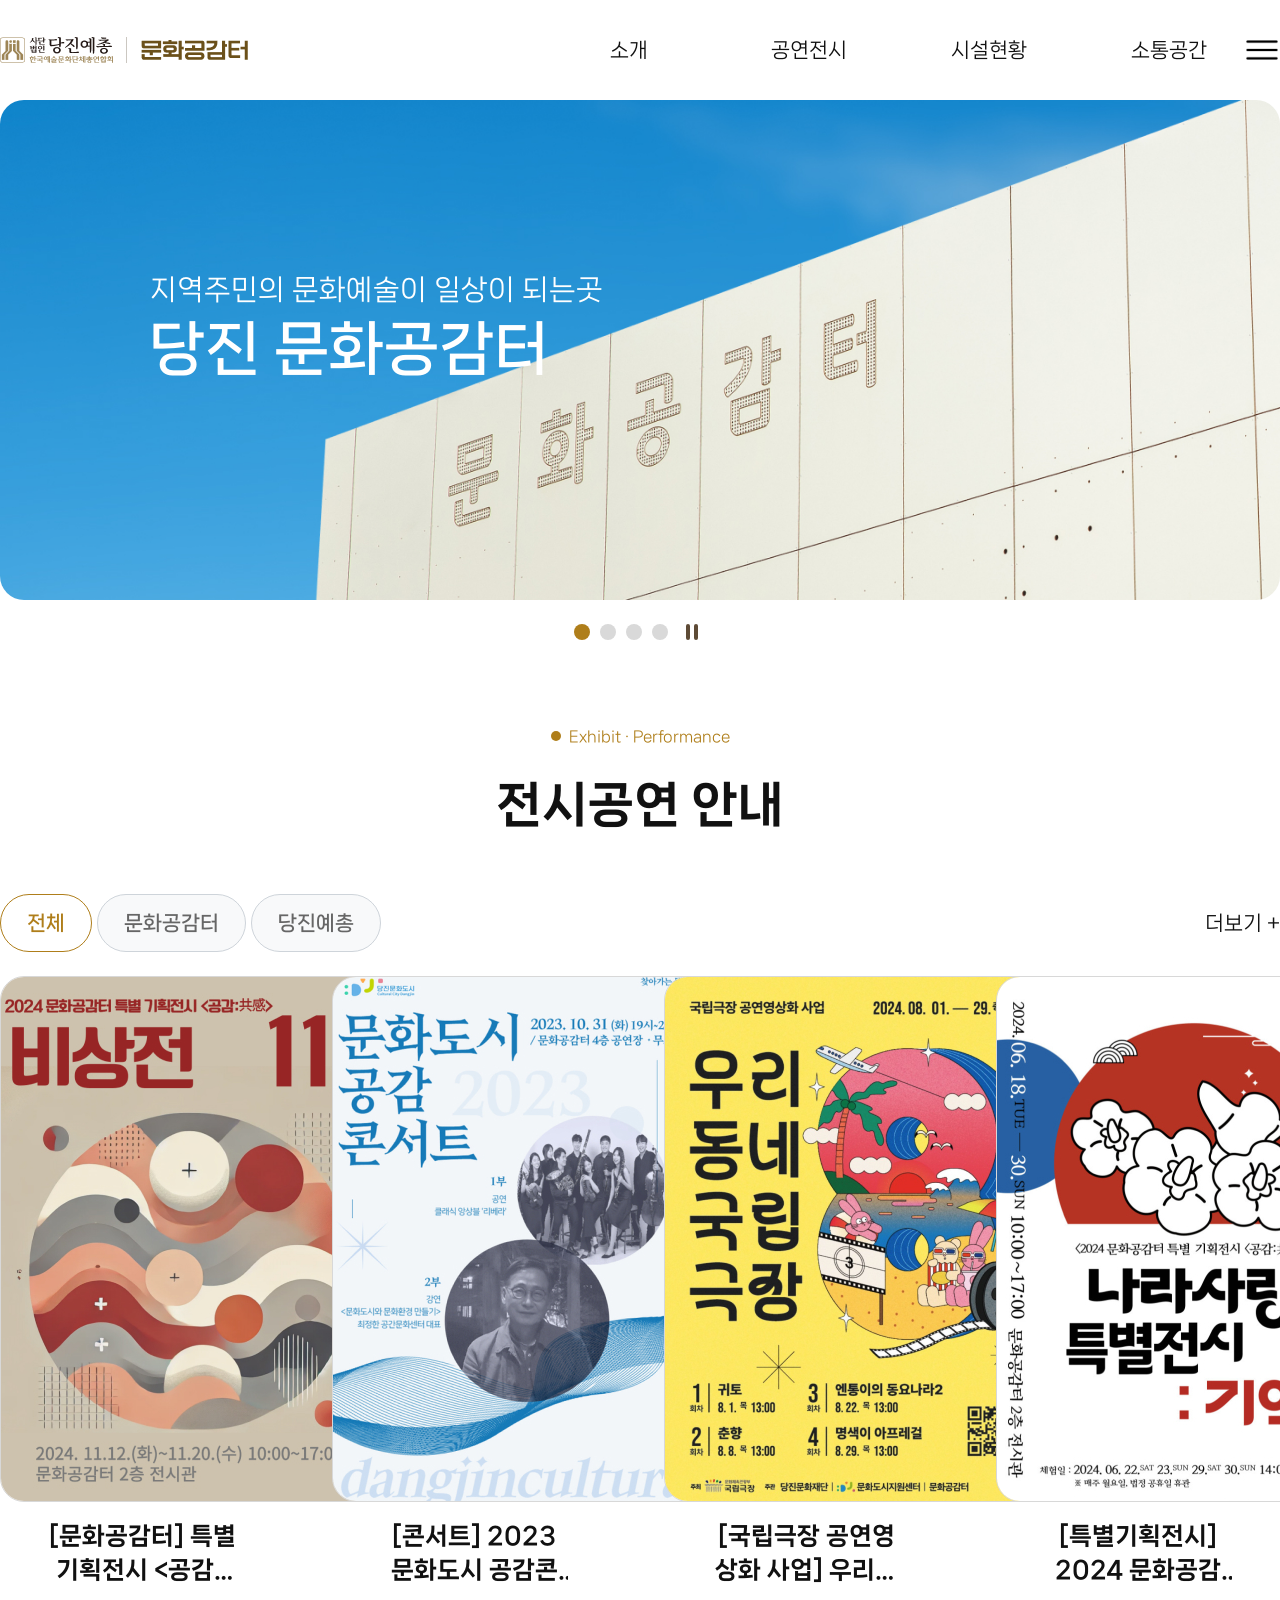
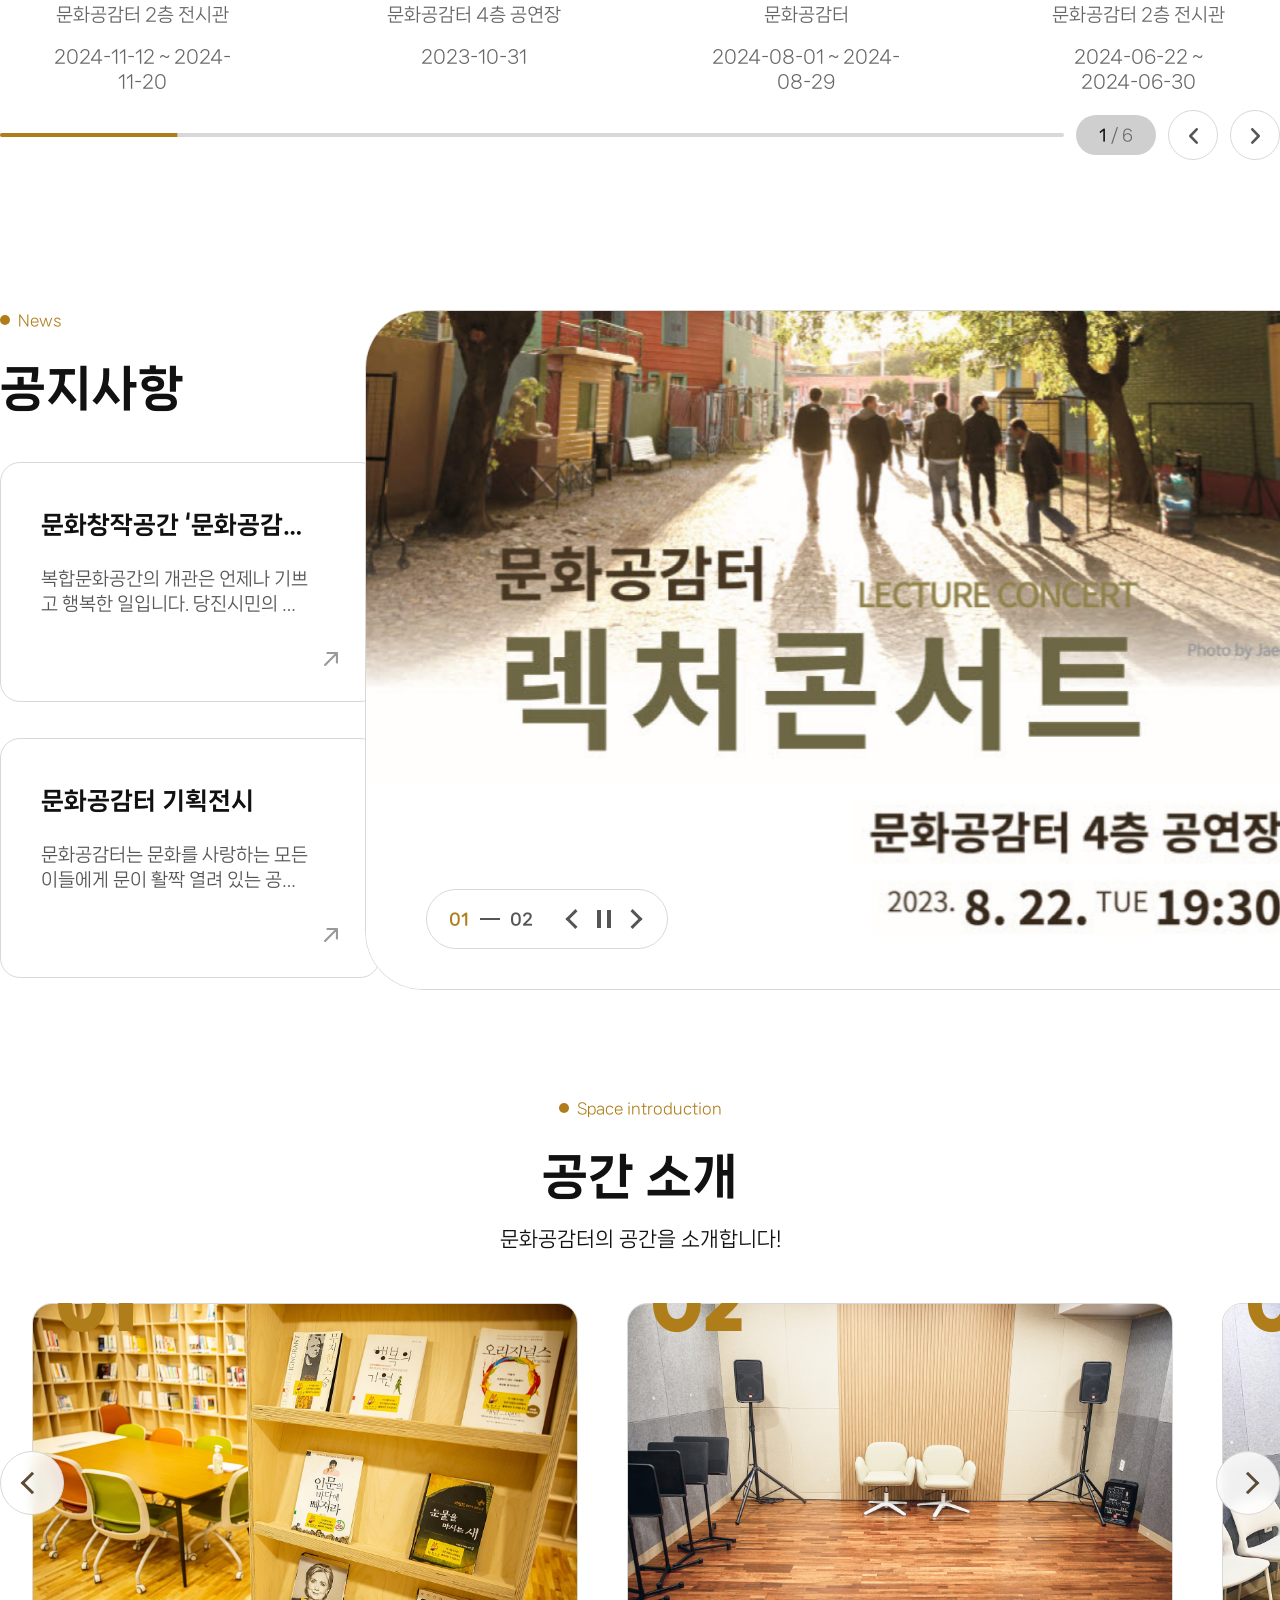
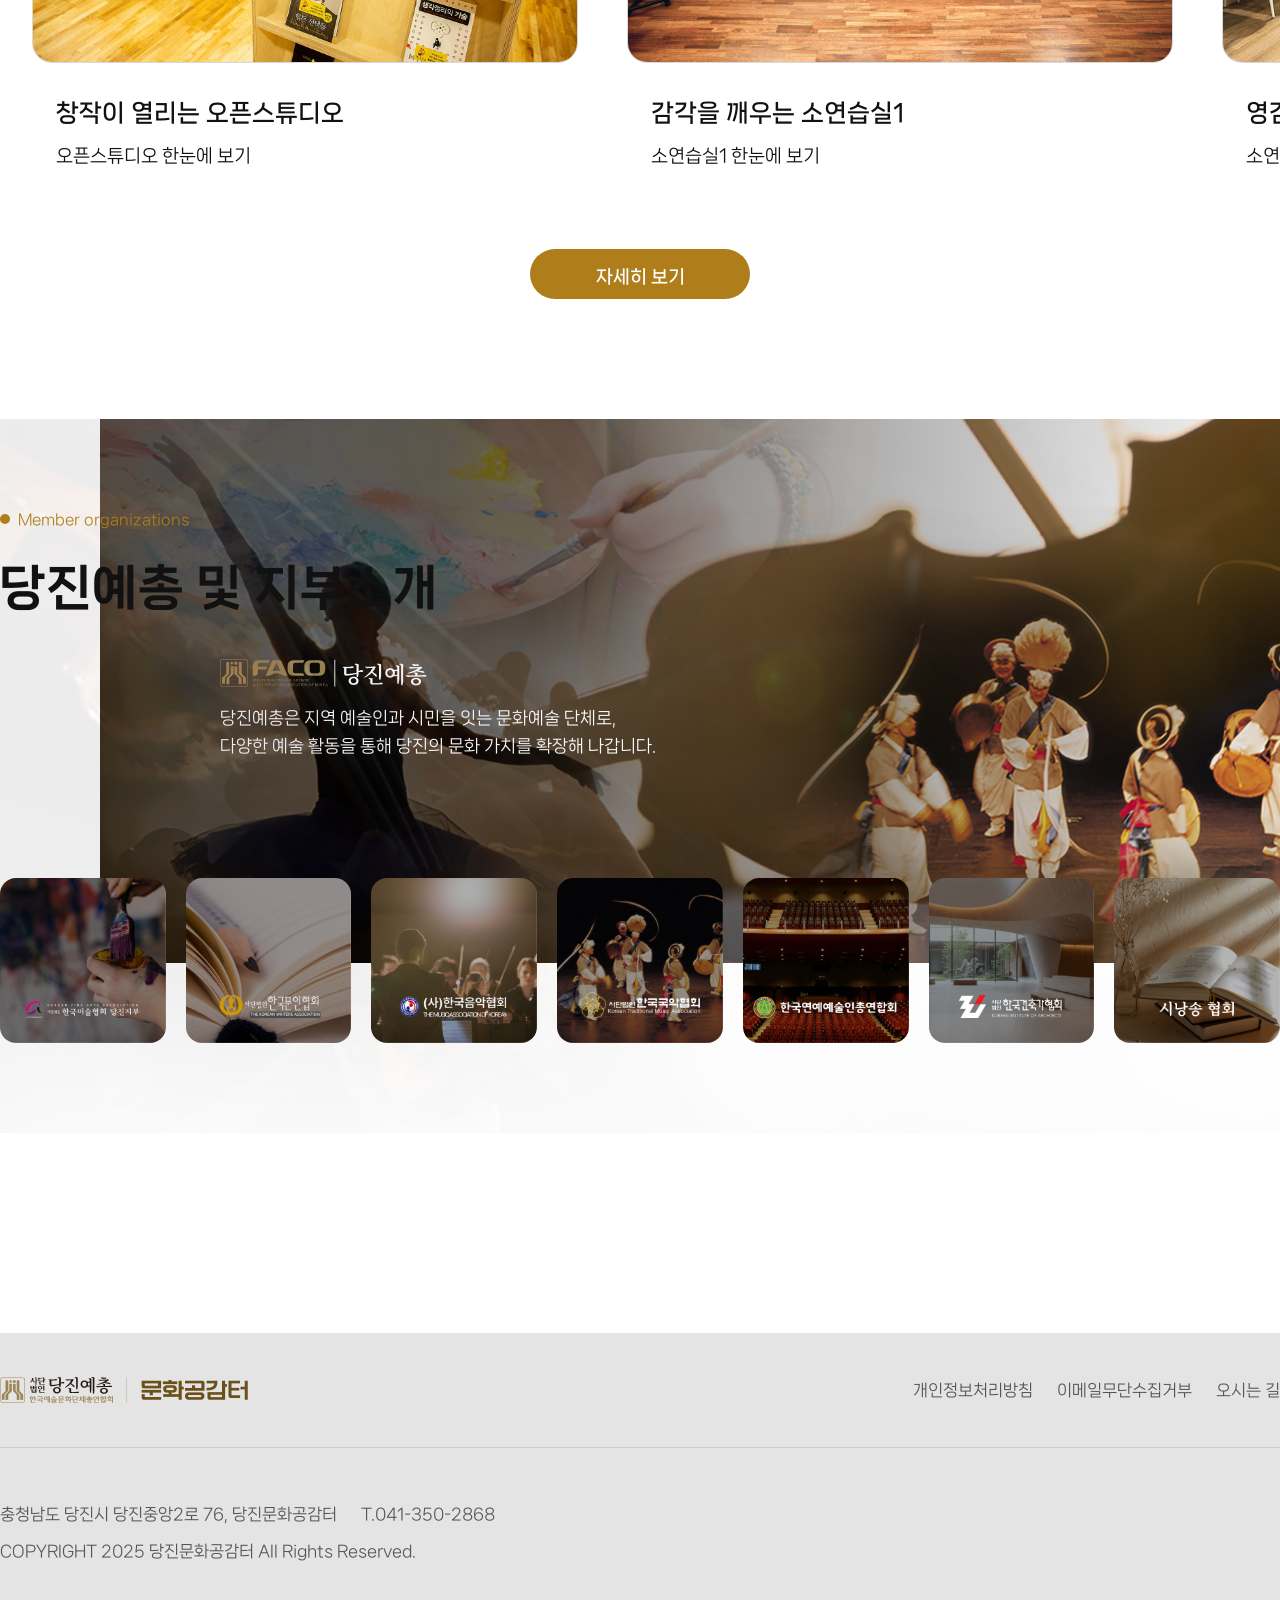
==== commit ea49a79b: "1.2 작업" ====
--- a/index.html
+++ b/index.html
@@ -11,14 +11,15 @@
   <script src="js/jquery-3.7.1.min.js"></script>
   <script src="js/swiper-bundle.min.js"></script>
   <script src="js/main.js"></script>
+  <script src="js/common.js"></script>
 </head>
 <body>
-  <header class="header">
+  <!-- <header class="header">
     <div class="container header_inner">
       <h1 class="header_logo">
         <a href="index.html">
           <img src="./images/common/logo.png" alt="문화공감터">
-        </a>
+        </a>  
       </h1>
       <nav class="gnb">
         <ul class="gnb_list">
@@ -28,11 +29,12 @@
           <li><a href="#">소통공간</a></li>
         </ul>
       </nav>
-      <button class="header__menu" type="button">
+      <button class="header_menu" type="button">
         <img src="./images/main/ico-menu.svg" alt="전체메뉴">
       </button>
     </div>
-  </header>
+  </header> -->
+  <div id="header"></div>
   <div class="container">
     <div class="main-visual">
       <div id="Swiper">
@@ -376,7 +378,7 @@
       </div>
     </div>
   </div>
-  <footer class="footer">
+  <!-- <footer class="footer">
     <div class="container footer_inner">
       <div class="footer_top">
         <div class="footer_logo">
@@ -397,6 +399,7 @@
         </div>
       </div>
     </div>
-  </footer>
+  </footer> -->
+  <div id="footer"></div>
 </body>
 </html>
--- a/css/main.css
+++ b/css/main.css
@@ -9,26 +9,37 @@
 .header_inner {
     height: 100%;
     display: flex;
-    justify-content: space-between;
     align-items: center;
+}
+
+.header_logo {
+  flex-shrink: 0;
 }
 
 .header_logo img {
   vertical-align: middle;
 }
 
+.gnb {
+  margin-left: 320px; 
+}
+
 .gnb_list{
-    height: 40px;
-    display: flex;
-    gap: 60px;
-    font-size: 1.25rem;
+  display: flex;
+  height: 40px;
+  gap: 60px;
+  font-size: 1.25rem;
 }
 
 .gnb_list li {
-    width: 120px;
-    height: 40px;
-    line-height: 40px;
-    text-align: center;
+  width: 120px;
+  height: 40px;
+  line-height: 40px;
+  text-align: center;
+}
+
+.header_menu {
+  margin-left: auto; 
 }
 
 .container{
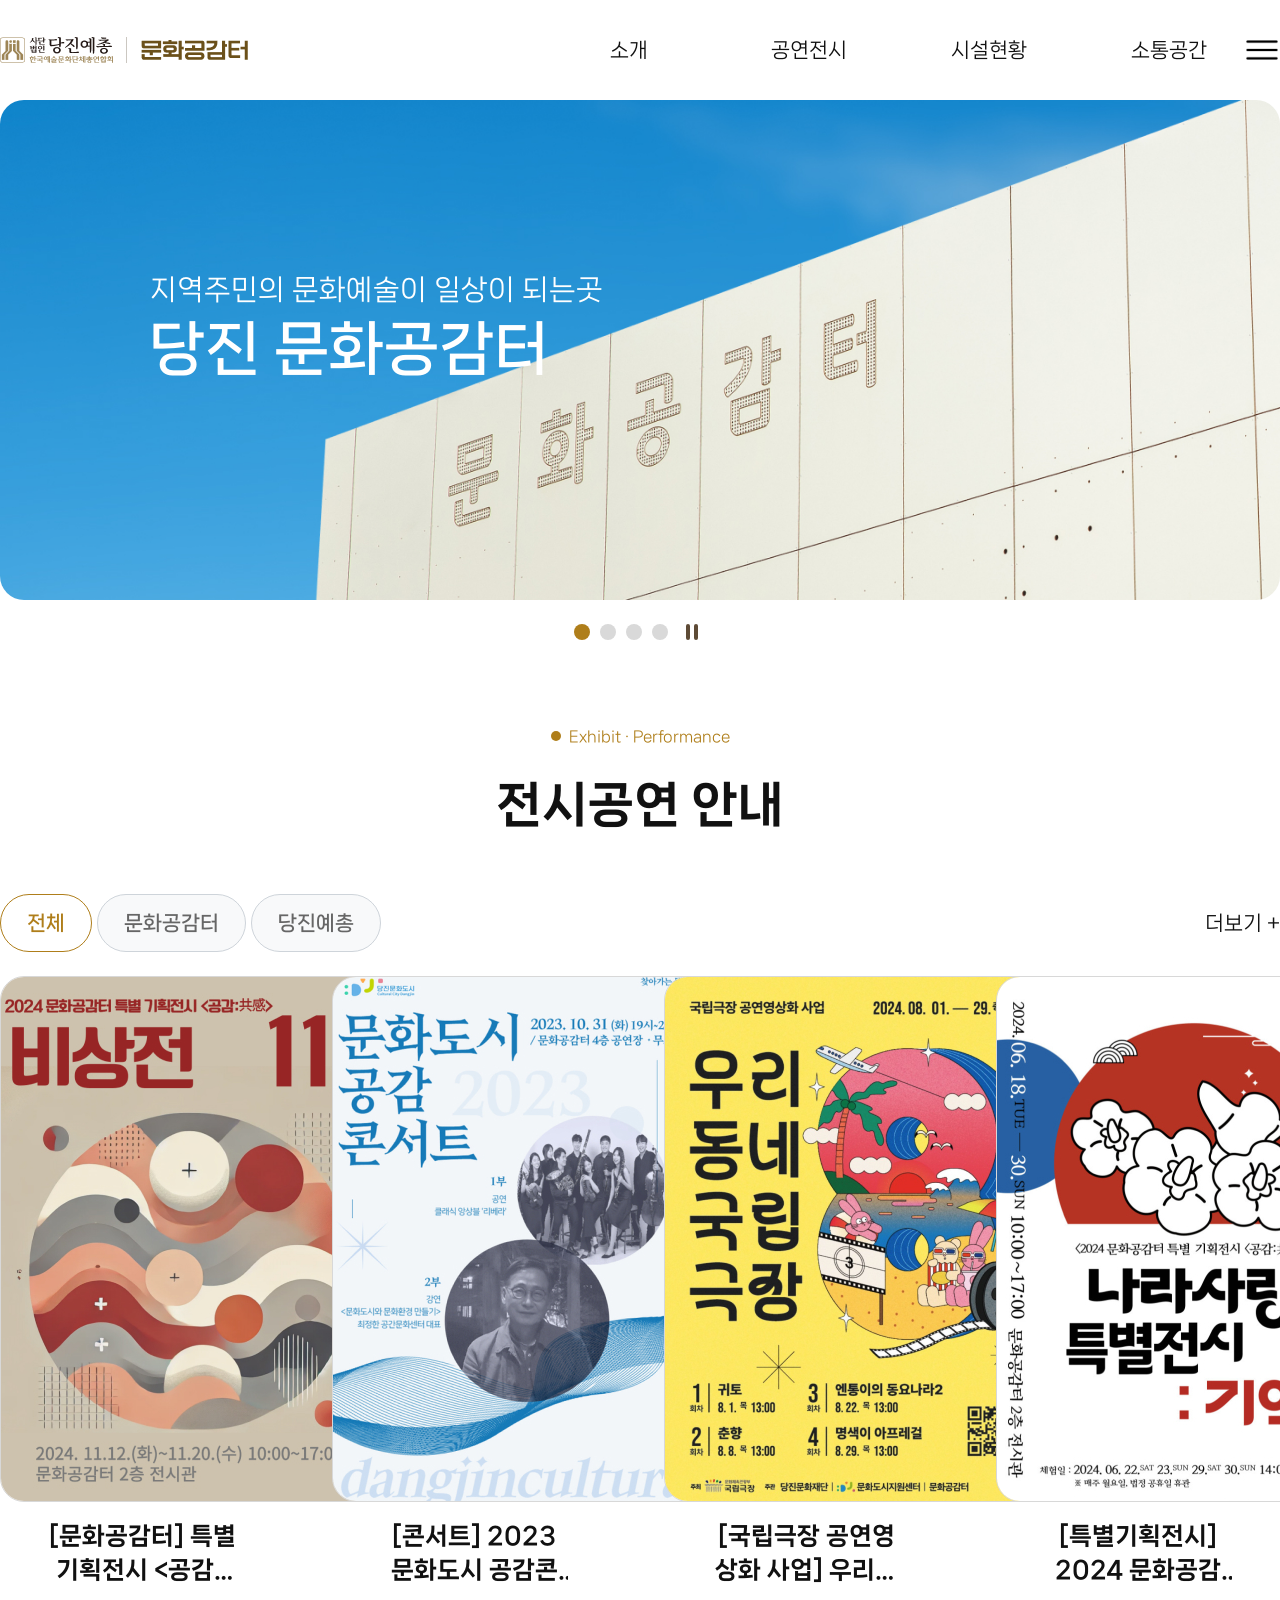
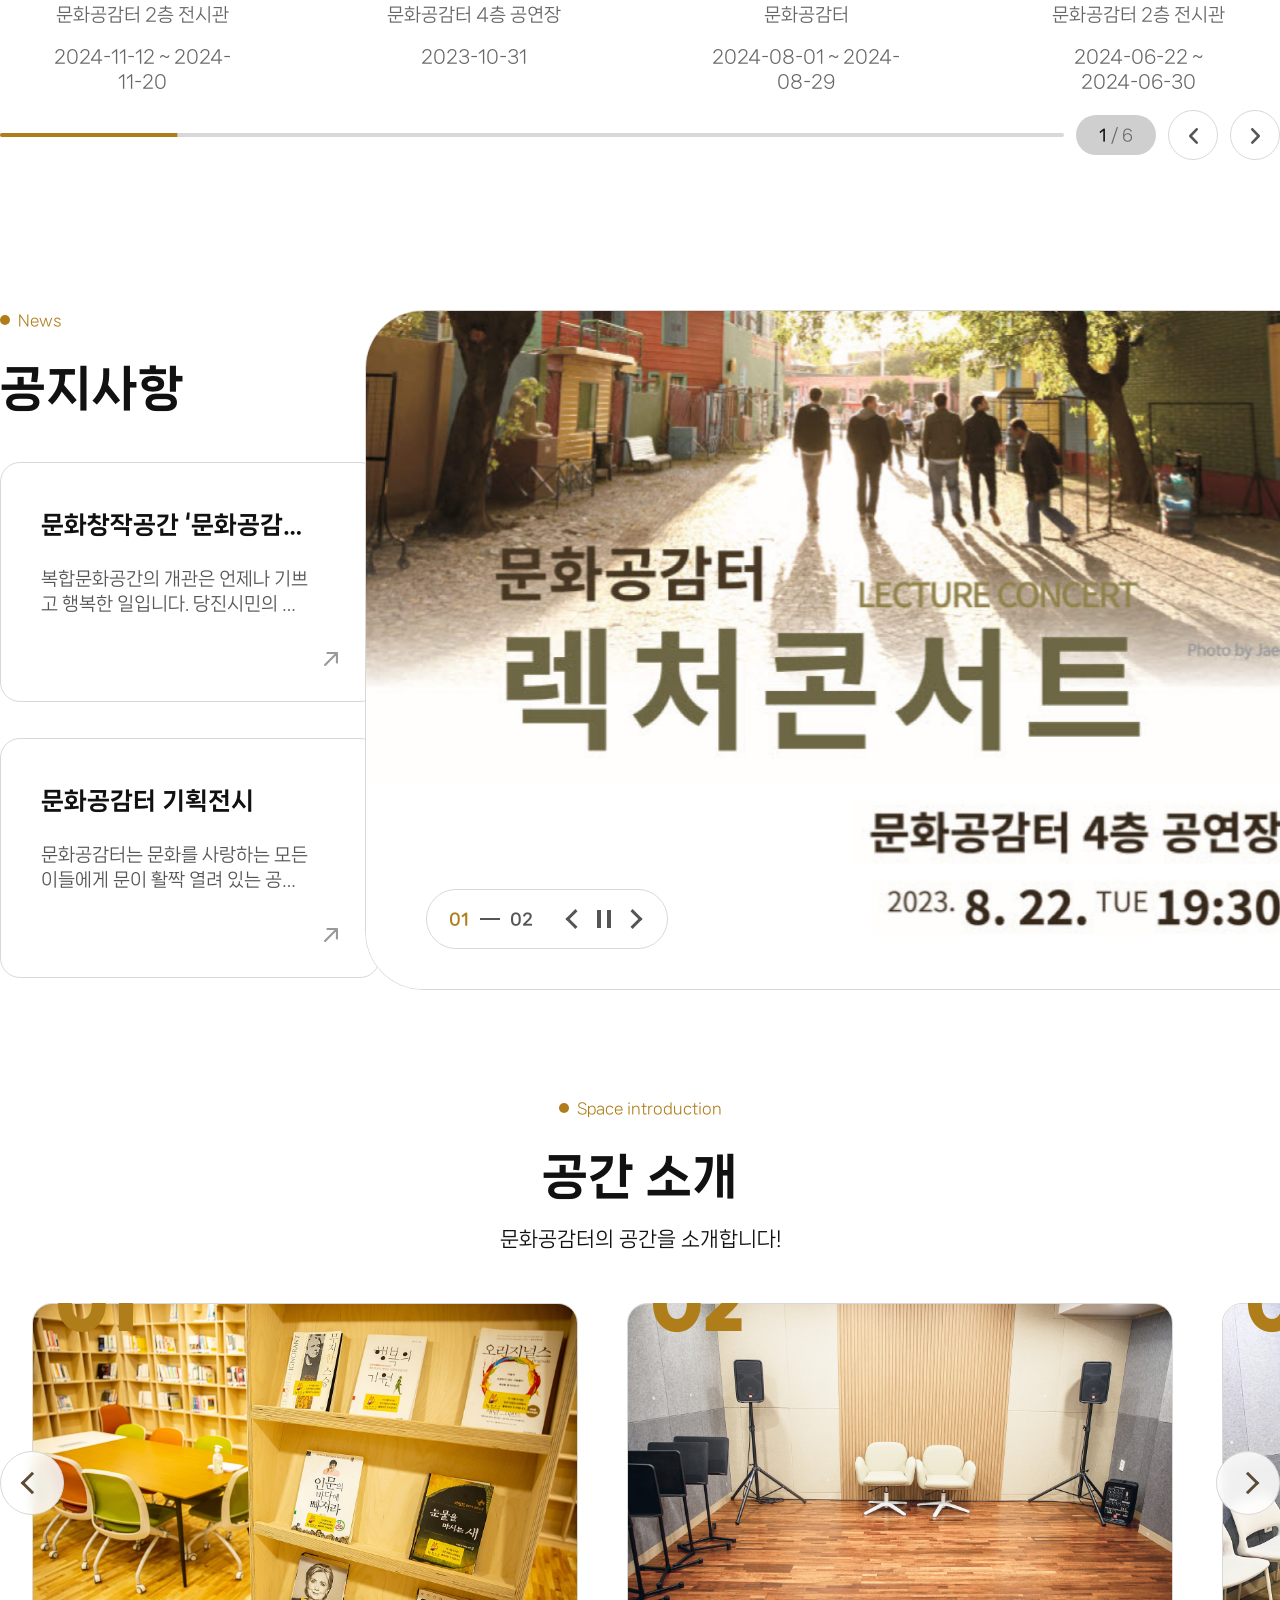
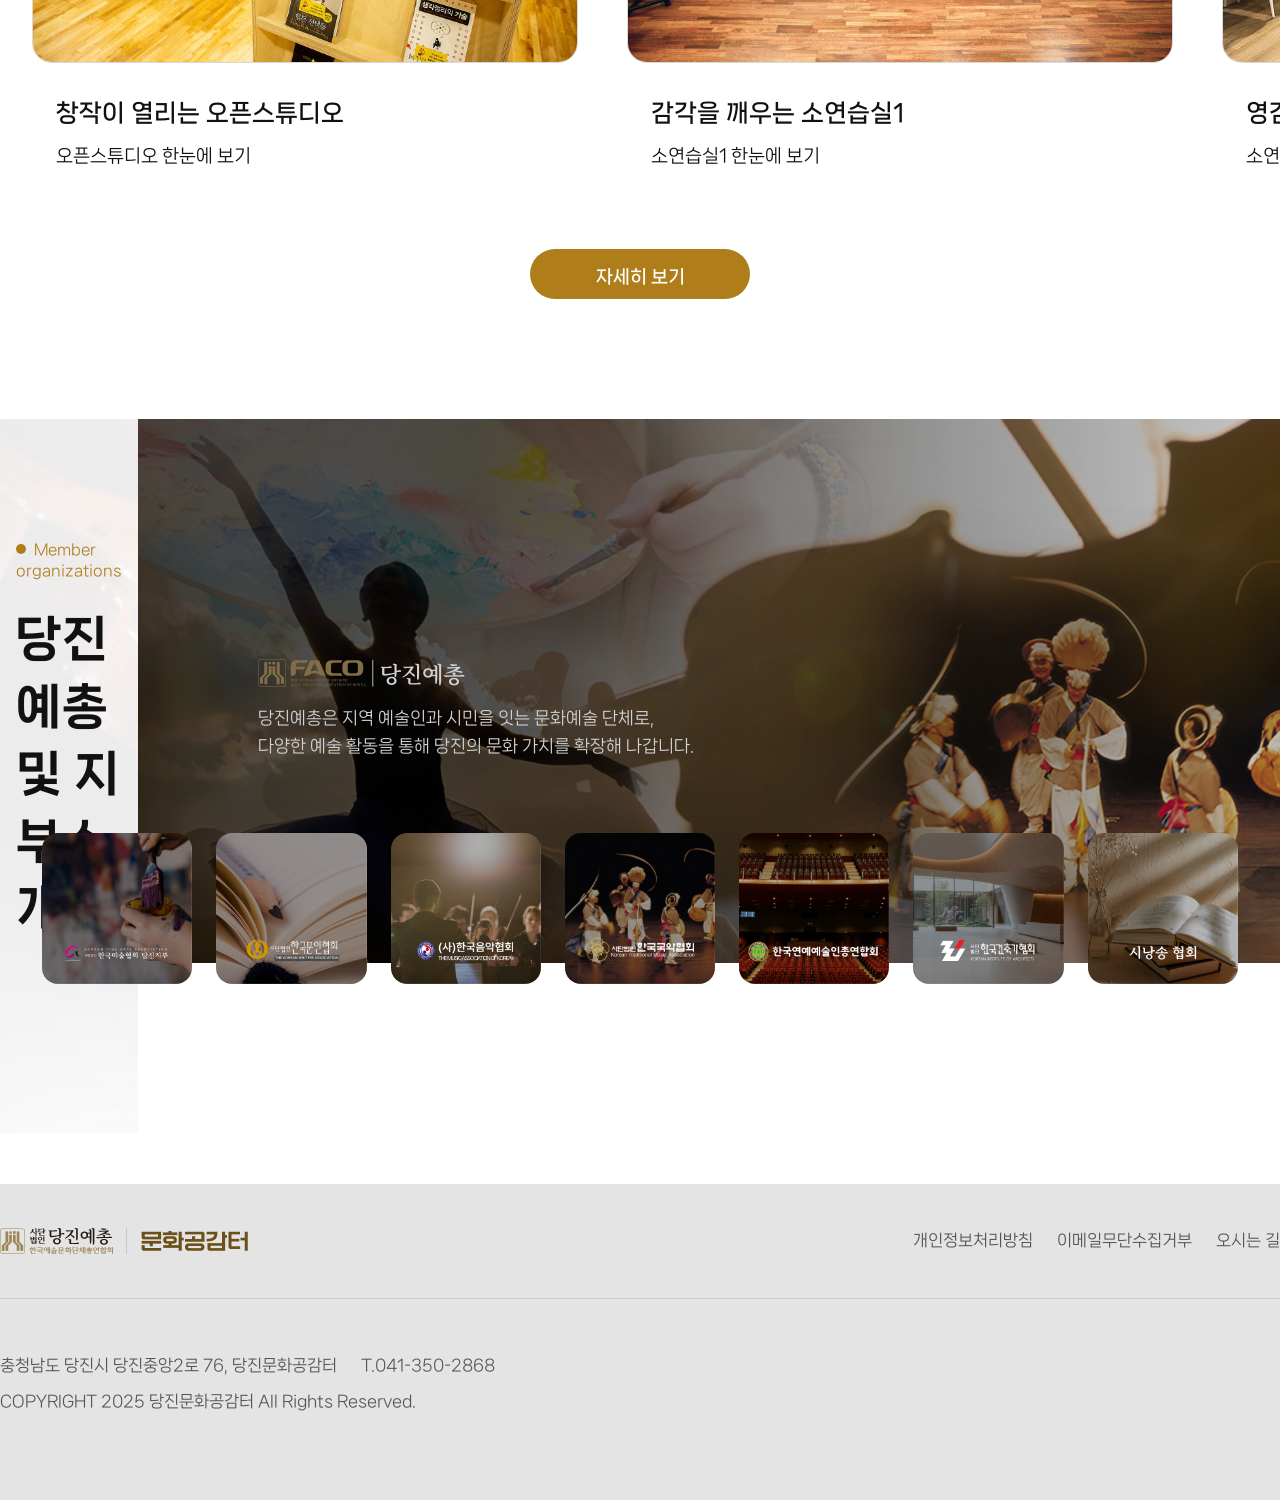
==== commit 1fc00677: "feat : 레이아웃 수정" ====
--- a/index.html
+++ b/index.html
@@ -14,26 +14,6 @@
   <script src="js/common.js"></script>
 </head>
 <body>
-  <!-- <header class="header">
-    <div class="container header_inner">
-      <h1 class="header_logo">
-        <a href="index.html">
-          <img src="./images/common/logo.png" alt="문화공감터">
-        </a>  
-      </h1>
-      <nav class="gnb">
-        <ul class="gnb_list">
-          <li><a href="#">소개</a></li>
-          <li><a href="#">공연전시</a></li>
-          <li><a href="#">시설현황</a></li>
-          <li><a href="#">소통공간</a></li>
-        </ul>
-      </nav>
-      <button class="header_menu" type="button">
-        <img src="./images/main/ico-menu.svg" alt="전체메뉴">
-      </button>
-    </div>
-  </header> -->
   <div id="header"></div>
   <div class="container">
     <div class="main-visual">
@@ -350,56 +330,36 @@
     </div>
   </div>
   <div class="organizations_wrap">
-    <div class="organizations_bg">
-      <div class="container">
+    <div class="org_top">
+      <div class="organizations_bg">
         <div class="main_title_L">
           <p>Member organizations</p>
           <h2>당진예총 및 지부소개</h2>
         </div>
-        <div class="organizations_main">
-          <a href="#">
-            <img src="images/main/org_bg.jpg" alt="">
-            <div class="organizations_text">
-              <img src="images/main/djfaco_logo.png" alt="당진예총">
-              <p>당진예총은 지역 예술인과 시민을 잇는 문화예술 단체로,<br>
-              다양한 예술 활동을 통해 당진의 문화 가치를 확장해 나갑니다.</p>
-            </div>
-          </a>
-        </div>
-        <ul class="organizations_branch">
-          <li><a href="#"><img src="images/main/org01.jpg" alt="한국미술협회 당진지부"></a></li>
-          <li><a href="#"><img src="images/main/org02.jpg" alt="한국문인협회 당진지부"></a></li>
-          <li><a href="#"><img src="images/main/org03.jpg" alt="한국음악협회 당진지부"></a></li>
-          <li><a href="#"><img src="images/main/org04.jpg" alt="한국국악협회 당진지부"></a></li>
-          <li><a href="#"><img src="images/main/org05.jpg" alt="한국연예예술인총연합회"></a></li>
-          <li><a href="#"><img src="images/main/org06.jpg" alt="한국건축가협회"></a></li>
-          <li><a href="#"><img src="images/main/org07.jpg" alt="시낭송협회"></a></li>
-        </ul>
-      </div>
-    </div>
+      </div>
+      <div class="organizations_main">
+        <a href="#">
+          <img src="images/main/org_bg.jpg" alt="">
+          <div class="organizations_text">
+            <img src="images/main/djfaco_logo.png" alt="당진예총">
+            <p>당진예총은 지역 예술인과 시민을 잇는 문화예술 단체로,<br>
+            다양한 예술 활동을 통해 당진의 문화 가치를 확장해 나갑니다.</p>
+          </div>
+        </a>
+      </div>
+    </div>   
+    <div class="branch_wrap">
+      <ul class="organizations_branch">
+        <li><a href="#"><img src="images/main/org01.jpg" alt="한국미술협회 당진지부"></a></li>
+        <li><a href="#"><img src="images/main/org02.jpg" alt="한국문인협회 당진지부"></a></li>
+        <li><a href="#"><img src="images/main/org03.jpg" alt="한국음악협회 당진지부"></a></li>
+        <li><a href="#"><img src="images/main/org04.jpg" alt="한국국악협회 당진지부"></a></li>
+        <li><a href="#"><img src="images/main/org05.jpg" alt="한국연예예술인총연합회"></a></li>
+        <li><a href="#"><img src="images/main/org06.jpg" alt="한국건축가협회"></a></li>
+        <li><a href="#"><img src="images/main/org07.jpg" alt="시낭송협회"></a></li>
+      </ul>
+    </div>  
   </div>
-  <!-- <footer class="footer">
-    <div class="container footer_inner">
-      <div class="footer_top">
-        <div class="footer_logo">
-          <img src="images/common/logo.png" alt="문화공감터">
-        </div>
-        <div class="footer_link">
-          <ul>
-            <li><a href="#">개인정보처리방침</a></li>
-            <li><a href="#">이메일무단수집거부</a></li>
-            <li><a href="#">오시는 길</a></li>
-          </ul>
-        </div>
-      </div>
-      <div class="footer_bottom">
-        <div class="footer_info">
-          <p>충청남도 당진시 당진중앙2로 76, 당진문화공감터 <span>T.041-350-2868</span></p>
-          <p>COPYRIGHT 2025 당진문화공감터 All Rights Reserved.</p>
-        </div>
-      </div>
-    </div>
-  </footer> -->
   <div id="footer"></div>
 </body>
 </html>
--- a/css/main.css
+++ b/css/main.css
@@ -277,7 +277,6 @@
 
 .exhibit_tab button:hover {
   background: rgba(175,126,26,0.1);
-  /* border: 1px solid transparent; */
   color: #AF7E1A;
   box-sizing: border-box;
   border: 1px solid #AF7E1A;
@@ -337,7 +336,7 @@
   height: 100%;
   background: #AF7E1A;    
   transform-origin: left center;
-  transform: scaleX(0);   /* JS에서 scaleX로 채움 */
+  transform: scaleX(0); 
   transition: transform 0.3s ease;
 }
 
@@ -578,7 +577,6 @@
   width: 4px;
   height: 18px;
   background:#555;
-  /* border-radius: 2px; */
   transform: translateY(-50%);
 }
 .news_toggle::before{ left: 8px; }
@@ -598,7 +596,9 @@
   border-bottom: 8px solid transparent;
   border-left: 12px solid #555;
 }
-.news_toggle.play::after{ display:none; }
+.news_toggle.play::after {
+   display:none;
+  }
 
 
 /* 공간소개 */
@@ -616,7 +616,6 @@
   margin-top: 50px;
   position: relative;
   overflow: hidden;
-  /* padding: 0 28px; */
   box-sizing: border-box;
 }
 
@@ -716,64 +715,126 @@
 
 
 /* 예총 및 지부소개 */
-.organizations_wrap {
+.organizations_wrap{
   width: 100%;
   position: relative;
 }
-.organizations_bg {
+
+.org_top{
+  position: relative;
+  display: flex;
+  align-items: stretch;
   height: 714px;
+}
+
+.organizations_bg{
+  flex: 1;
+  position: relative;
   background: url(../images/main/organization_bg.png) no-repeat left center;
   background-size: cover;
-}
-.organizations_wrap .container {
-  height: 100%;
-  display: flex;
-  flex-direction: column;
-  justify-content: center;
-  gap: 220px;
-}
-.organizations_main {
+  padding-top: 120px;
+  padding-left: max(calc((100vw - 1800px) / 2 + 60px), 16px);
+  padding-right: max(calc((100vw - 1800px) / 2 + 60px), 16px);
+  box-sizing: border-box;
+}
+
+.organizations_main{
+  position: relative;
+  flex-shrink: 0;      
+}
+
+
+.organizations_main > a{
+  display: inline-block;  
+  position: relative;
+  cursor: pointer;
+  overflow: hidden;
+}
+
+
+.organizations_main > a::after{
+  content:"";
   position: absolute;
-  top: 0;
-  right: 0;
-  z-index: -1;
-
-}
-.organizations_main a {
-  display: block;
-  color: #fff;
-  cursor: pointer;
-}
-.organizations_text {
+  inset: 0;
+  background: rgba(0,0,0,0.18);
+  transition: background .3s ease;
+  pointer-events: none;
+}
+
+
+.organizations_main > a > img{
+  display: block;
+  width: auto;
+  height: auto;
+  max-width: none;
+  transition: transform .5s ease;
+}
+
+.organizations_main > a:hover::after{
+  background: rgba(0,0,0,0.10);
+}
+.organizations_main > a:hover > img{
+  transform: scale(1.02);
+}
+
+
+.organizations_text{
   position: absolute;
   top: 240px;
   left: 120px;
-}
-
-.organizations_text p {
+  color: #fff;
+  transition: transform .3s ease;
+}
+
+.organizations_text img{
+  display: block;
+}
+
+.organizations_text p{
   margin-top: 18px;
   font-size: 17px;
   line-height: 1.6;
   color: #fff;
 }
 
-.organizations_branch {
-  margin-top: 36px;
-  display: flex;
-  gap: 20px;
-}
-
-.organizations_branch li {
+.branch_wrap{
+  position: relative;
+  z-index: 2;
+  max-width: 1800px;
+  margin-left: auto;
+  margin-right: auto;
+  margin-top: -336px;
+  padding-left: clamp(16px, 3.3vw, 60px);
+  padding-right: clamp(16px, 3.3vw, 60px);
+  box-sizing: border-box;
+}
+
+.organizations_branch{
+  display: flex;
+  justify-content: center;
+  gap: 24px;
+  margin: 36px 0 0;
+  padding: 0;
   list-style: none;
 }
 
-.organizations_branch a {
+.organizations_branch li{
+  list-style: none;
+}
+
+.organizations_branch a{
   display: block;
   border-radius: 16px;
   overflow: hidden;
-}
-
-.organizations_branch img {
+  cursor: pointer;
+  transition: transform 0.3s ease;
+}
+
+.organizations_branch a:hover{
+  transform: translateY(-20px);
+}
+
+.organizations_branch img{
   display: block;
   width: 100%;
   height: auto;
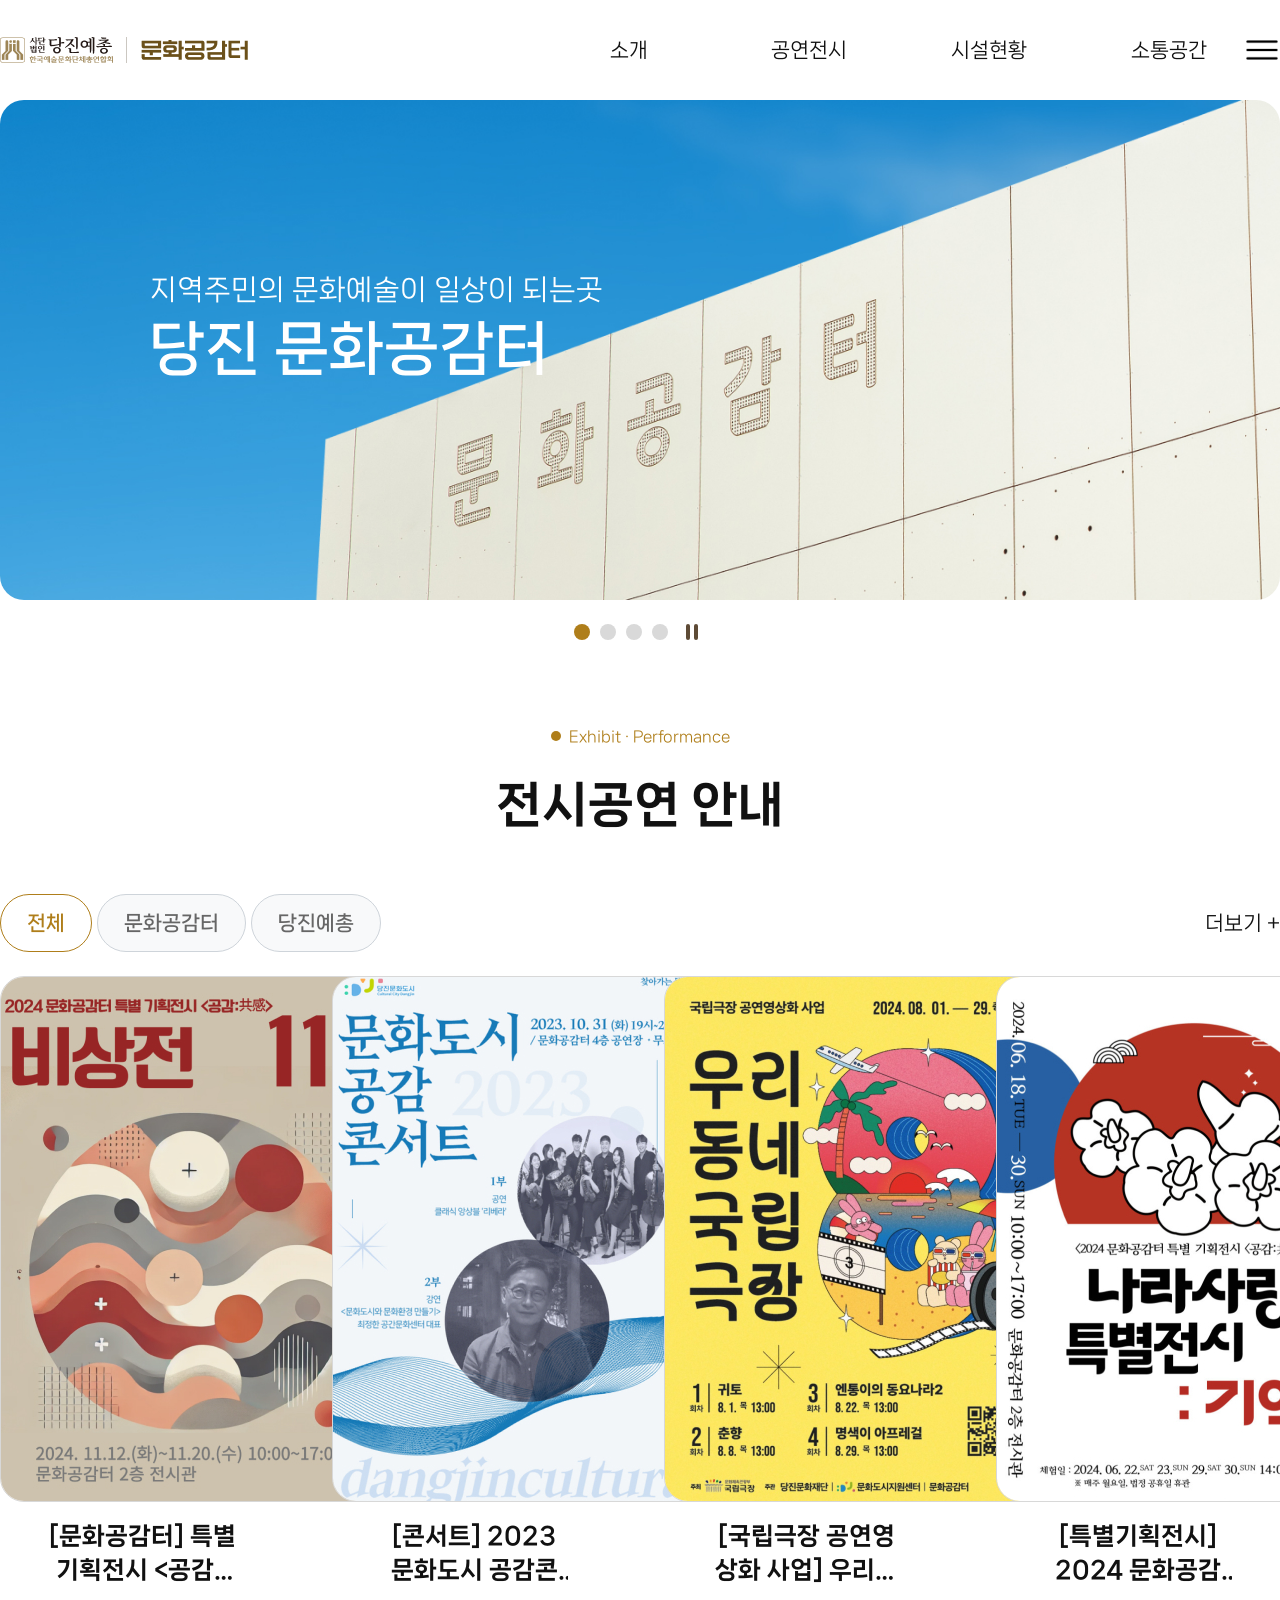
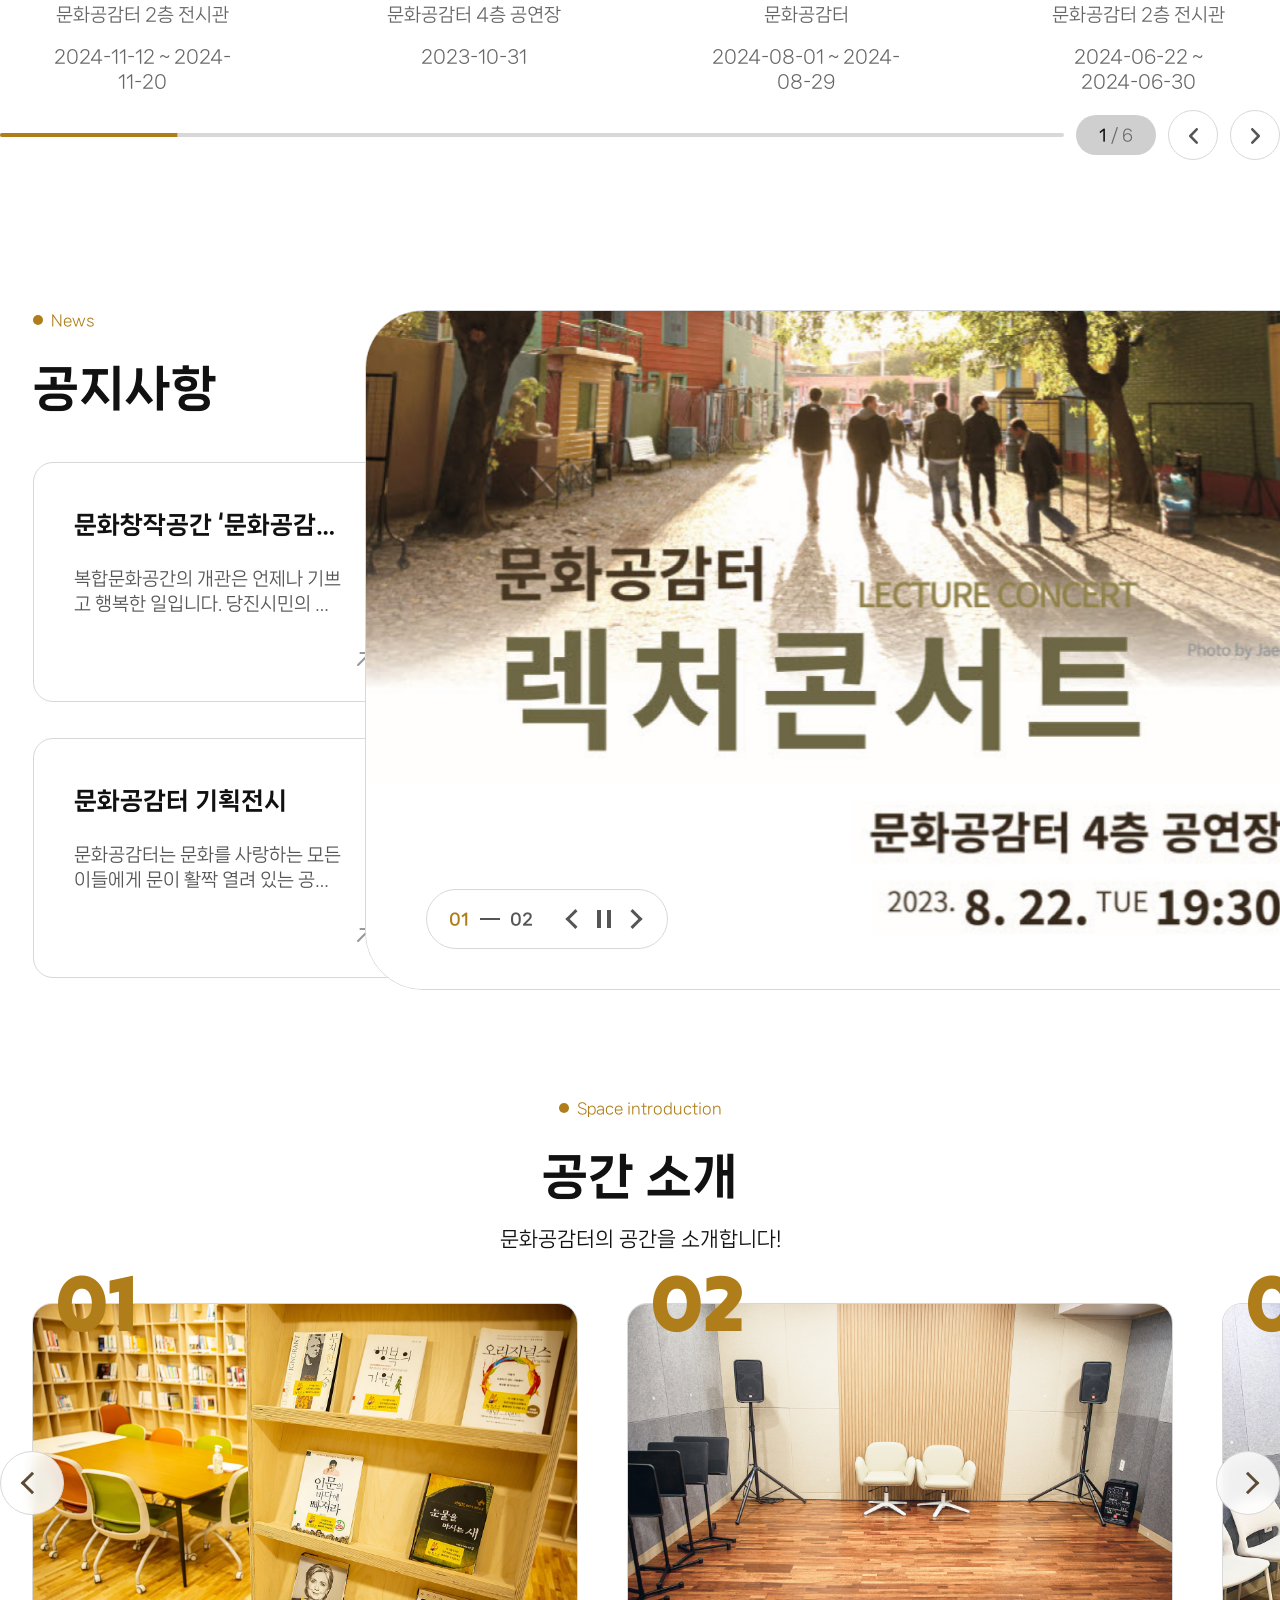
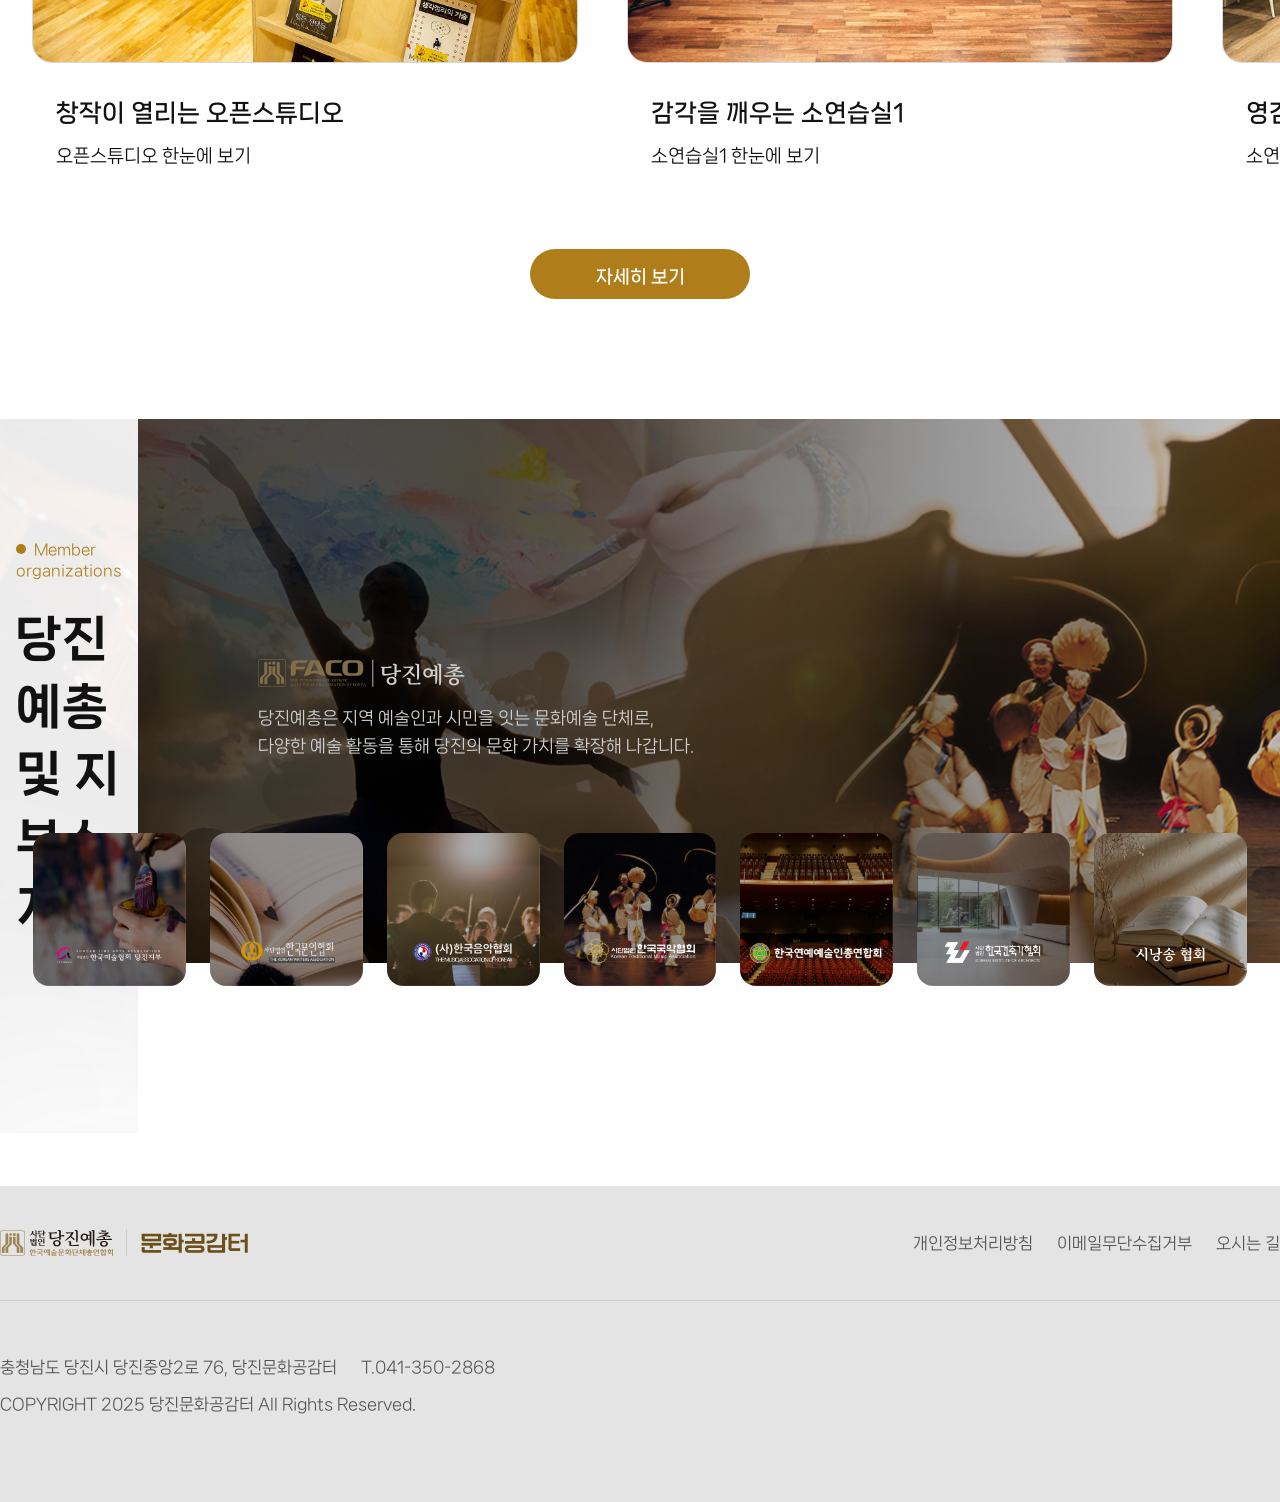
==== commit 82f89e5e: "기능추가" ====
--- a/index.html
+++ b/index.html
@@ -246,120 +246,123 @@
         <h2>공간 소개</h2>
         <span>문화공감터의 공간을 소개합니다!</span>
       </div>
-      <div id="space_swiper" class="space_list swiper">
-        <div class="swiper-wrapper">
-          <div class="space_list_item swiper-slide">
-            <a href="#">
-              <span class="space_num">01</span>
-              <div class="space_img">
-                <img src="images/main/space01.jpg" alt="">
-              </div>
-              <div class="space_txt">
-                <p>창작이 열리는 오픈스튜디오</p>
-                <p>오픈스튜디오 한눈에 보기</p>
-              </div>
-            </a>
-          </div>
-          <div class="space_list_item swiper-slide">
-            <a href="#">
-              <span class="space_num">02</span>
-              <div class="space_img">
-                <img src="images/main/space02.jpg" alt="">
-              </div>
-              <div class="space_txt">
-                <p>감각을 깨우는 소연습실1</p>
-                <p>소연습실1 한눈에 보기</p>
-              </div>
-            </a>
-          </div>
-          <div class="space_list_item swiper-slide">
-            <a href="#">
-              <span class="space_num">03</span>
-              <div class="space_img">
-                <img src="images/main/space03.jpg" alt="">
-              </div>
-              <div class="space_txt">
-                <p>영감이 피어나는 소연습실2</p>
-                <p>소연습실2 한눈에 보기</p>
-              </div>
-            </a>
-          </div>
-          <div class="space_list_item swiper-slide">
-            <a href="#">
-              <span class="space_num">04</span>
-              <div class="space_img">
-                <img src="images/main/space04.jpg" alt="">
-              </div>
-              <div class="space_txt">
-                <p>이야기가 펼쳐지는 중연습실</p>
-                <p>중연습실 한눈에 보기</p>
-              </div>
-            </a>
-          </div>
-          <div class="space_list_item swiper-slide">
-            <a href="#">
-              <span class="space_num">05</span>
-              <div class="space_img">
-                <img src="images/main/space05.jpg" alt="">
-              </div>
-              <div class="space_txt">
-                <p>즐거움이 머무는 공연장 </p>
-                <p>공연장 한눈에 보기</p>
-              </div>
-            </a>
-          </div>
-          <div class="space_list_item swiper-slide">
-            <a href="#">
-              <span class="space_num">06</span>
-              <div class="space_img">
-                <img src="images/main/space06.jpg" alt="">
-              </div>
-              <div class="space_txt">
-                <p>열린 공간에서 만나는 옥외 전시관</p>
-                <p>옥외 전시관 한눈에 보기</p>
-              </div>
-            </a>
-          </div>
-        </div>
-        <button type="button" class="space_btn space_prev" aria-label="이전"></button>
-        <button type="button" class="space_btn space_next" aria-label="다음"></button>
+      <div class="space_swiper_mask">
+        <div id="space_swiper" class="space_list swiper">
+          <div class="swiper-wrapper">
+            <div class="space_list_item swiper-slide">
+              <a href="#">
+                <span class="space_num">01</span>
+                <div class="space_img">
+                  <img src="images/main/space01.jpg" alt="">
+                </div>
+                <div class="space_txt">
+                  <p>창작이 열리는 오픈스튜디오</p>
+                  <p>오픈스튜디오 한눈에 보기</p>
+                </div>
+              </a>
+            </div>
+            <div class="space_list_item swiper-slide">
+              <a href="#">
+                <span class="space_num">02</span>
+                <div class="space_img">
+                  <img src="images/main/space02.jpg" alt="">
+                </div>
+                <div class="space_txt">
+                  <p>감각을 깨우는 소연습실1</p>
+                  <p>소연습실1 한눈에 보기</p>
+                </div>
+              </a>
+            </div>
+            <div class="space_list_item swiper-slide">
+              <a href="#">
+                <span class="space_num">03</span>
+                <div class="space_img">
+                  <img src="images/main/space03.jpg" alt="">
+                </div>
+                <div class="space_txt">
+                  <p>영감이 피어나는 소연습실2</p>
+                  <p>소연습실2 한눈에 보기</p>
+                </div>
+              </a>
+            </div>
+            <div class="space_list_item swiper-slide">
+              <a href="#">
+                <span class="space_num">04</span>
+                <div class="space_img">
+                  <img src="images/main/space04.jpg" alt="">
+                </div>
+                <div class="space_txt">
+                  <p>이야기가 펼쳐지는 중연습실</p>
+                  <p>중연습실 한눈에 보기</p>
+                </div>
+              </a>
+            </div>
+            <div class="space_list_item swiper-slide">
+              <a href="#">
+                <span class="space_num">05</span>
+                <div class="space_img">
+                  <img src="images/main/space05.jpg" alt="">
+                </div>
+                <div class="space_txt">
+                  <p>즐거움이 머무는 공연장</p>
+                  <p>공연장 한눈에 보기</p>
+                </div>
+              </a>
+            </div>
+            <div class="space_list_item swiper-slide">
+              <a href="#">
+                <span class="space_num">06</span>
+                <div class="space_img">
+                  <img src="images/main/space06.jpg" alt="">
+                </div>
+                <div class="space_txt">
+                  <p>열린 공간에서 만나는 옥외 전시관</p>
+                  <p>옥외 전시관 한눈에 보기</p>
+                </div>
+              </a>
+            </div>
+          </div>
+          <button type="button" class="space_btn space_prev" aria-label="이전"></button>
+          <button type="button" class="space_btn space_next" aria-label="다음"></button>
+        </div>
       </div>
       <div class="space_more">
         <a href="#">자세히 보기</a>
       </div>
     </div>
-  </div>
-  <div class="organizations_wrap">
-    <div class="org_top">
-      <div class="organizations_bg">
-        <div class="main_title_L">
-          <p>Member organizations</p>
-          <h2>당진예총 및 지부소개</h2>
-        </div>
-      </div>
-      <div class="organizations_main">
-        <a href="#">
-          <img src="images/main/org_bg.jpg" alt="">
-          <div class="organizations_text">
-            <img src="images/main/djfaco_logo.png" alt="당진예총">
-            <p>당진예총은 지역 예술인과 시민을 잇는 문화예술 단체로,<br>
-            다양한 예술 활동을 통해 당진의 문화 가치를 확장해 나갑니다.</p>
-          </div>
-        </a>
-      </div>
-    </div>   
-    <div class="branch_wrap">
-      <ul class="organizations_branch">
-        <li><a href="#"><img src="images/main/org01.jpg" alt="한국미술협회 당진지부"></a></li>
-        <li><a href="#"><img src="images/main/org02.jpg" alt="한국문인협회 당진지부"></a></li>
-        <li><a href="#"><img src="images/main/org03.jpg" alt="한국음악협회 당진지부"></a></li>
-        <li><a href="#"><img src="images/main/org04.jpg" alt="한국국악협회 당진지부"></a></li>
-        <li><a href="#"><img src="images/main/org05.jpg" alt="한국연예예술인총연합회"></a></li>
-        <li><a href="#"><img src="images/main/org06.jpg" alt="한국건축가협회"></a></li>
-        <li><a href="#"><img src="images/main/org07.jpg" alt="시낭송협회"></a></li>
-      </ul>
-    </div>  
-  </div>
-  <div id="footer"></div>
+    </div>
+    <div class="organizations_wrap">
+      <div class="org_top">
+        <div class="organizations_bg">
+          <div class="main_title_L">
+            <p>Member organizations</p>
+            <h2>당진예총 및 지부소개</h2>
+          </div>
+        </div>
+        <div class="organizations_main">
+          <a href="#">
+            <img src="images/main/org_bg.jpg" alt="">
+            <div class="organizations_text">
+              <img src="images/main/djfaco_logo.png" alt="당진예총">
+              <p>당진예총은 지역 예술인과 시민을 잇는 문화예술 단체로,<br>
+                다양한 예술 활동을 통해 당진의 문화 가치를 확장해 나갑니다.</p>
+            </div>
+          </a>
+        </div>
+      </div>
+      <div class="branch_wrap">
+        <ul class="organizations_branch">
+          <li><a href="#"><img src="images/main/org01.jpg" alt="한국미술협회 당진지부"></a></li>
+          <li><a href="#"><img src="images/main/org02.jpg" alt="한국문인협회 당진지부"></a></li>
+          <li><a href="#"><img src="images/main/org03.jpg" alt="한국음악협회 당진지부"></a></li>
+          <li><a href="#"><img src="images/main/org04.jpg" alt="한국국악협회 당진지부"></a></li>
+          <li><a href="#"><img src="images/main/org05.jpg" alt="한국연예예술인총연합회"></a></li>
+          <li><a href="#"><img src="images/main/org06.jpg" alt="한국건축가협회"></a></li>
+          <li><a href="#"><img src="images/main/org07.jpg" alt="시낭송협회"></a></li>
+        </ul>
+      </div>
+    </div>
+    <div id="footer"></div>
 </body>
+
 </html>
--- a/css/main.css
+++ b/css/main.css
@@ -411,6 +411,11 @@
   justify-content: space-between;
   position: relative;
   margin-top: 150px;
+  d
+}
+
+.news_notice {
+  padding-left: 33px;
 }
 
 .news_list {
@@ -612,16 +617,25 @@
   margin-top: 120px;
 }
 
+.space_swiper_mask{
+  overflow-x: hidden; 
+  overflow-y: visible;
+}
+
 .space_list{
   margin-top: 50px;
   position: relative;
-  overflow: hidden;
+  overflow: visible;
   box-sizing: border-box;
 }
 
 .space_list_item {
   width: 546px;
   box-sizing: border-box;
+}
+
+.space_list_item > a{
+  position: relative;
 }
 
 .space_num {
@@ -663,7 +677,6 @@
   z-index: 10;
 }
 
-
 #space_swiper .space_prev{left: 0;}
 #space_swiper .space_next{right: 0;}
 
@@ -733,8 +746,8 @@
   background: url(../images/main/organization_bg.png) no-repeat left center;
   background-size: cover;
   padding-top: 120px;
-  padding-left: max(calc((100vw - 1800px) / 2 + 60px), 16px);
-  padding-right: max(calc((100vw - 1800px) / 2 + 60px), 16px);
+  padding-left: max(calc((100vw - 1800px) / 2 + 33px), 16px);
+  padding-right: max(calc((100vw - 1800px) / 2 + 33px), 16px);
   box-sizing: border-box;
 }
 
@@ -742,7 +755,6 @@
   position: relative;
   flex-shrink: 0;      
 }
-
 
 .organizations_main > a{
   display: inline-block;  
@@ -750,7 +762,6 @@
   cursor: pointer;
   overflow: hidden;
 }
-
 
 .organizations_main > a::after{
   content:"";
@@ -804,8 +815,8 @@
   margin-left: auto;
   margin-right: auto;
   margin-top: -336px;
-  padding-left: clamp(16px, 3.3vw, 60px);
-  padding-right: clamp(16px, 3.3vw, 60px);
+  padding-left: 33px;
+  padding-right: 33px;
   box-sizing: border-box;
 }
 
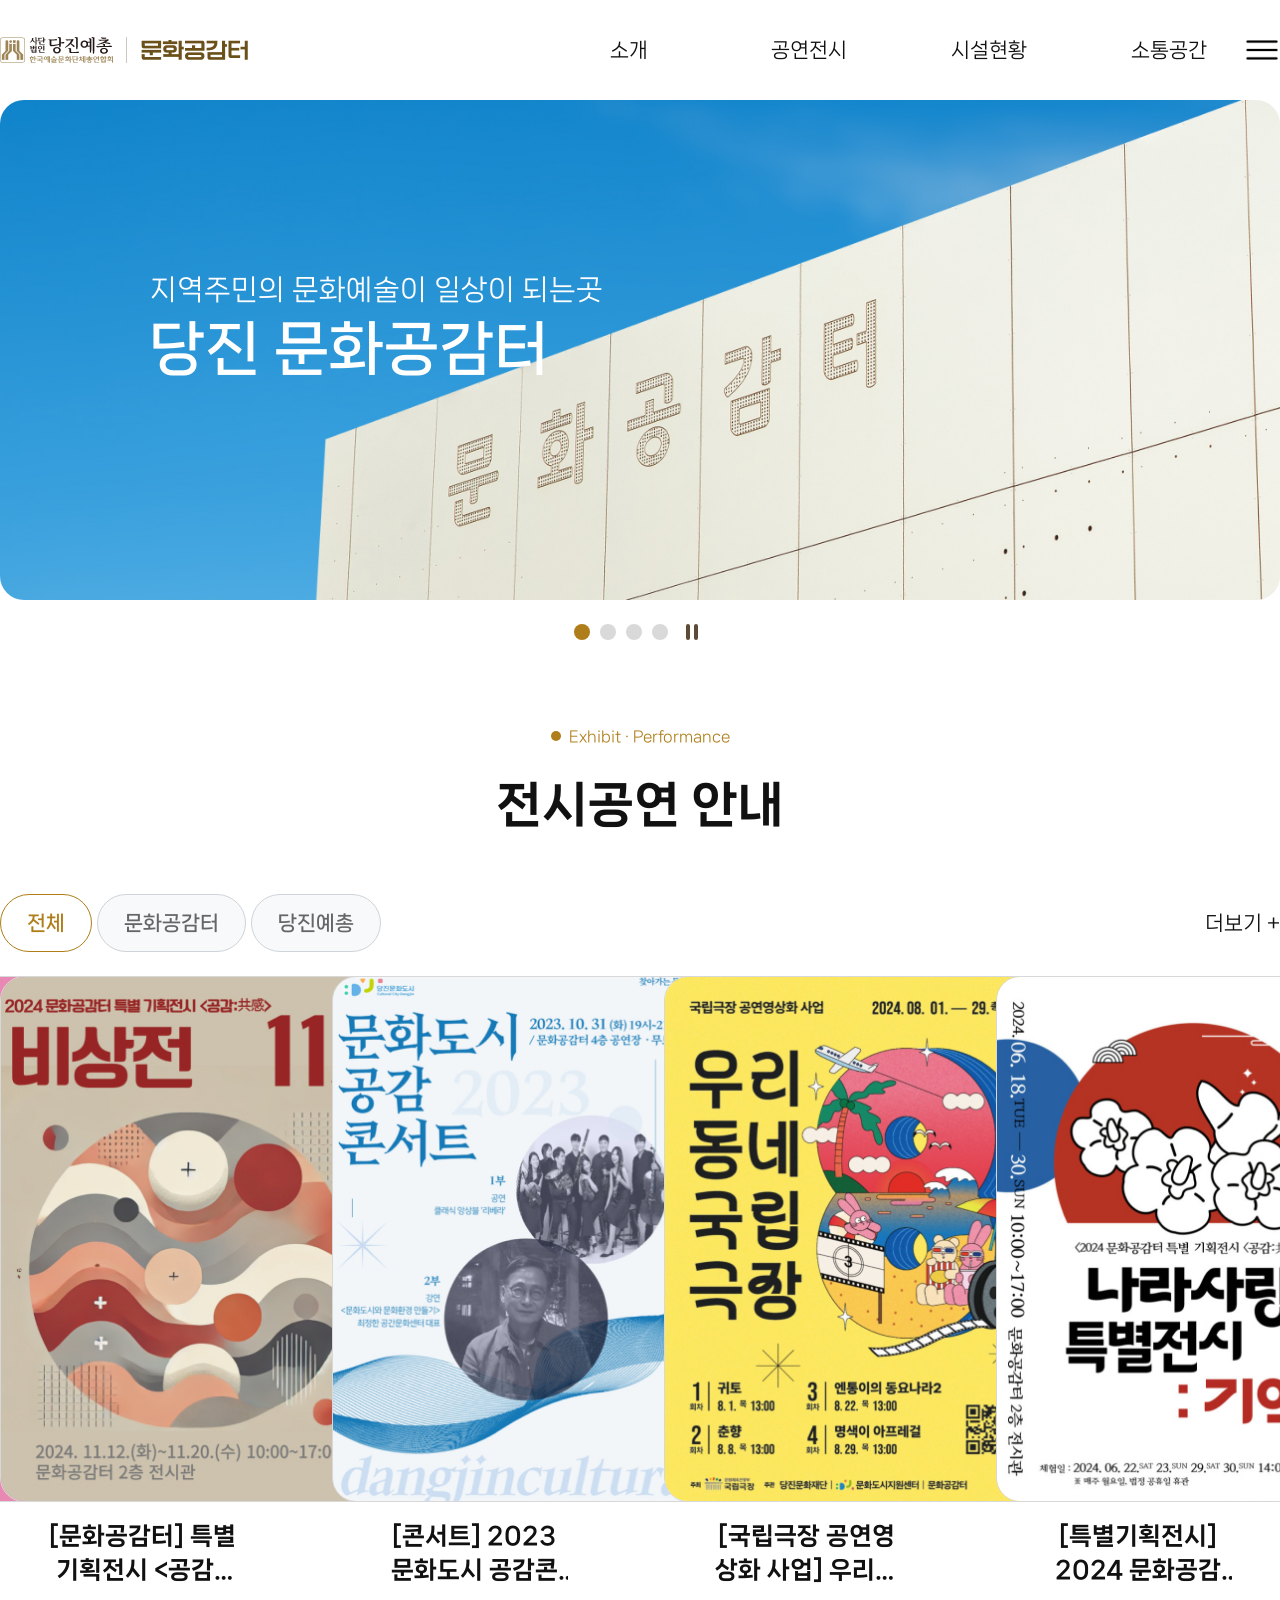
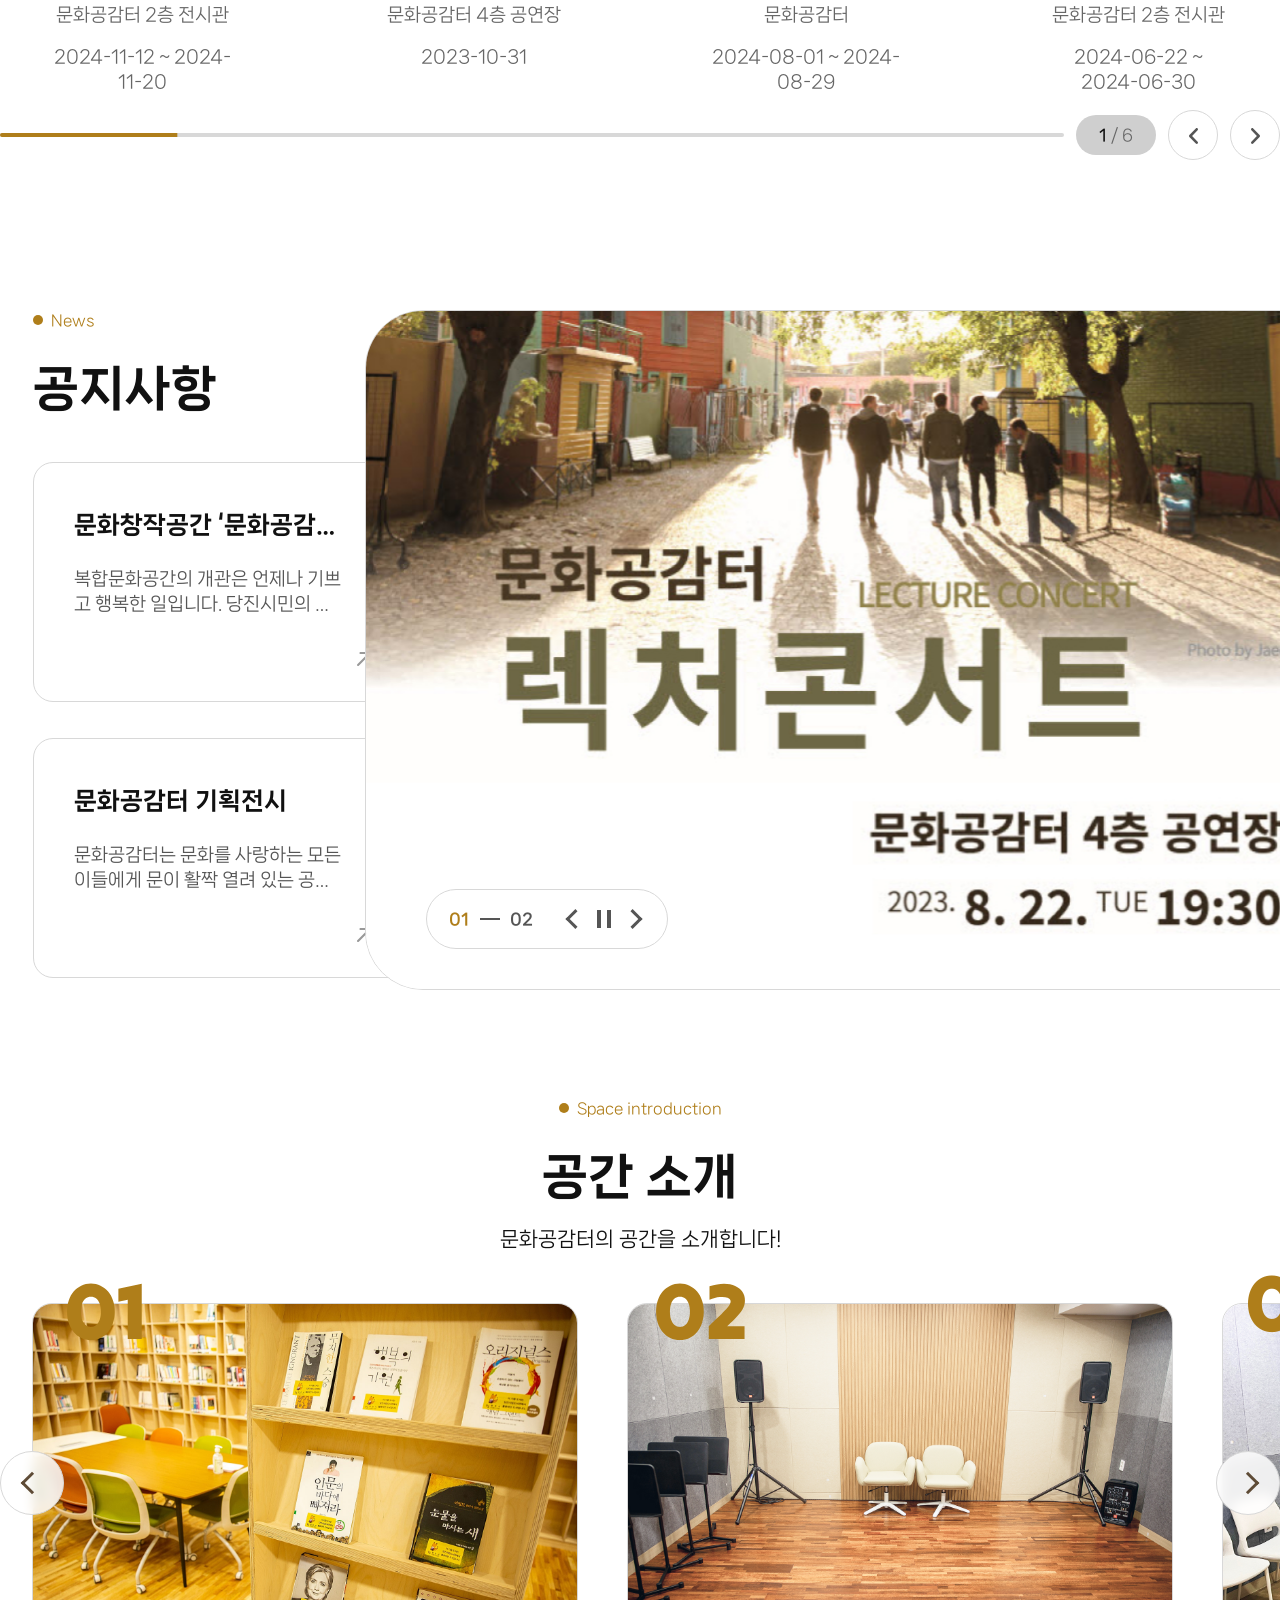
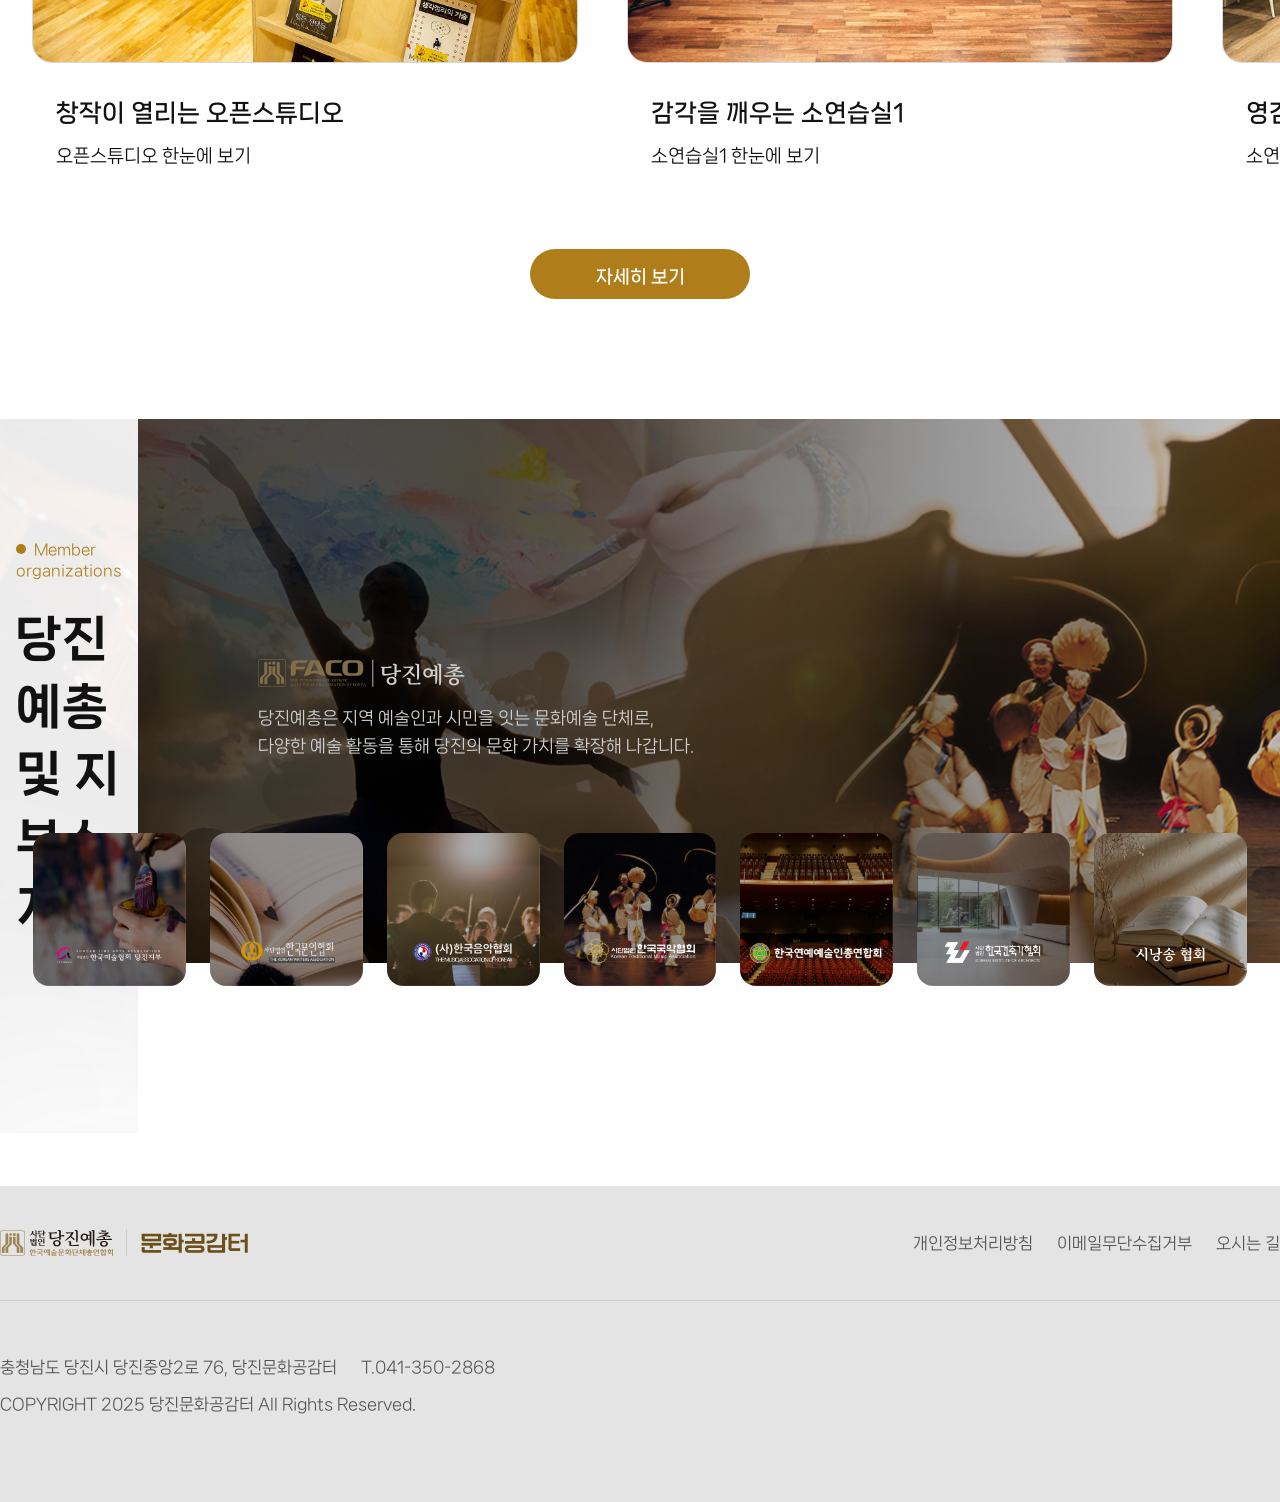
==== commit 7b72cc3c: "01.14 커밋" ====
--- a/index.html
+++ b/index.html
@@ -167,10 +167,188 @@
         </div>
       </div>
       <div id="menu2" class="tabcont">
-        문화공감터
+        <div id="culture_swiper" class="swiper">
+          <div class="swiper-wrapper">
+            <div class="swiper-slide">
+              <a href="#">
+                <div class="poster_box">
+                  <img src="images/main/poster01.jpg" alt="">
+                </div>
+                <div class="poster_txt">
+                  <p>[문화공감터] 특별기획전시 <공감> 비상전</p>
+                  <p>문화공감터 2층 전시관</p>
+                  <p>2024-11-12 ~ 2024-11-20</p>
+                </div>
+              </a>
+            </div>
+            <div class="swiper-slide">
+              <a href="#">
+                <div class="poster_box">
+                  <img src="images/main/poster02.jpg" alt="">
+                </div>
+                <div class="poster_txt">
+                  <p>[콘서트] 2023 문화도시 공감콘서트</p>
+                  <p>문화공감터 4층 공연장</ㅔ>
+                  <p>2023-10-31</p>
+                </div>
+              </a>
+            </div>
+            <div class="swiper-slide">
+              <a href="#">
+                <div class="poster_box">
+                  <!-- <img src="images/main/poster03.jpg" alt=""> -->
+                </div>
+                <div class="poster_txt">
+                  <p>[국립극장 공연영상화 사업] 우리동네 작은극장</p>
+                  <p>문화공감터</p>
+                  <p>2024-08-01 ~ 2024-08-29</p>
+                </div>
+              </a>
+            </div>
+            <div class="swiper-slide">
+              <a href="#">
+                <div class="poster_box">
+                  <!-- <img src="images/main/poster04.jpg" alt=""> -->
+                </div>
+                <div class="poster_txt">
+                  <p>[특별기획전시] 2024 문화공감터 <공감> 나라사랑 특별전시:기억</p>
+                  <p>문화공감터 2층 전시관</p>
+                  <p>2024-06-22 ~ 2024-06-30</p>
+                </div>
+              </a>
+            </div>
+            <div class="swiper-slide">
+              <a href="#">
+                <div class="poster_box">
+                  <img src="images/main/poster05.jpg" alt="">
+                </div>
+                <div class="poster_txt">
+                  <p>[기획전시] 2024 문화공감터 기획전시 - 행운가득 소품 전시</p>
+                  <p>문화공감터 2층 전시관</p>
+                  <p>2024-03-19 ~ 2024-03-31</p>
+                </div>
+              </a>
+            </div>
+            <div class="swiper-slide">
+              <a href="#">
+                <div class="poster_box">
+                  <img src="images/main/poster06.jpg" alt="">
+                </div>
+                <div class="poster_txt">
+                  <p>[특별 기획전시] <공감>7월 구상과 비구상의 만남 조화</p>
+                  <p>문화공감터 2층 전시관</p>
+                  <p>2024-07-16 ~ 2024-07-31</p>
+                </div>
+              </a>
+            </div>
+          </div>
+          <div class="exhibit_bottom">
+            <div class="exhibit_control">
+              <div class="exhibit_bar">
+                <span class="exhibit_bar_fill" aria-hidden="true"></span>
+              </div>
+              <div class="exhibit_count">
+                <span class="cur">1</span>
+                <span>/</span>
+                <span class="total">6</span>
+              </div>
+              <button type="button" class="exhibit_prev"><img src="images/main/ico-left.svg" alt=""></button>
+              <button type="button" class="exhibit_next"><img src="images/main/ico-right.svg" alt=""></button>
+            </div>
+          </div>
+        </div>
       </div>
       <div id="menu3" class="tabcont">
-        당진예총
+        <div id="faco_swiper" class="swiper">
+          <div class="swiper-wrapper">
+            <div class="swiper-slide">
+              <a href="#">
+                <div class="poster_box">
+                  <!-- <img src="images/main/poster01.jpg" alt=""> -->
+                </div>
+                <div class="poster_txt">
+                  <p>[문화공감터] 특별기획전시 <공감> 비상전</p>
+                  <p>문화공감터 2층 전시관</p>
+                  <p>2024-11-12 ~ 2024-11-20</p>
+                </div>
+              </a>
+            </div>
+            <div class="swiper-slide">
+              <a href="#">
+                <div class="poster_box">
+                  <!-- <img src="images/main/poster02.jpg" alt=""> -->
+                </div>
+                <div class="poster_txt">
+                  <p>[콘서트] 2023 문화도시 공감콘서트</p>
+                  <p>문화공감터 4층 공연장</p>
+                  <p>2023-10-31</p>
+                </div>
+              </a>
+            </div>
+            <div class="swiper-slide">
+              <a href="#">
+                <div class="poster_box">
+                  <img src="images/main/poster03.jpg" alt="">
+                </div>
+                <div class="poster_txt">
+                  <p>[국립극장 공연영상화 사업] 우리동네 작은극장</p>
+                  <p>문화공감터</p>
+                  <p>2024-08-01 ~ 2024-08-29</p>
+                </div>
+              </a>
+            </div>
+            <div class="swiper-slide">
+              <a href="#">
+                <div class="poster_box">
+                  <img src="images/main/poster04.jpg" alt="">
+                </div>
+                <div class="poster_txt">
+                  <p>[특별기획전시] 2024 문화공감터 <공감> 나라사랑 특별전시:기억</p>
+                  <p>문화공감터 2층 전시관</p>
+                  <p>2024-06-22 ~ 2024-06-30</p>
+                </div>
+              </a>
+            </div>
+            <div class="swiper-slide">
+              <a href="#">
+                <div class="poster_box">
+                  <img src="images/main/poster05.jpg" alt="">
+                </div>
+                <div class="poster_txt">
+                  <p>[기획전시] 2024 문화공감터 기획전시 - 행운가득 소품 전시</p>
+                  <p>문화공감터 2층 전시관</p>
+                  <p>2024-03-19 ~ 2024-03-31</p>
+                </div>
+              </a>
+            </div>
+            <div class="swiper-slide">
+              <a href="#">
+                <div class="poster_box">
+                  <img src="images/main/poster06.jpg" alt="">
+                </div>
+                <div class="poster_txt">
+                  <p>[특별 기획전시] <공감>7월 구상과 비구상의 만남 조화</p>
+                  <p>문화공감터 2층 전시관</p>
+                  <p>2024-07-16 ~ 2024-07-31</p>
+                </div>
+              </a>
+            </div>
+          </div>
+          <div class="exhibit_bottom">
+            <div class="exhibit_control">
+              <div class="exhibit_bar">
+                <span class="exhibit_bar_fill" aria-hidden="true"></span>
+              </div>
+              <div class="exhibit_count">
+                <span class="cur">1</span>
+                <span>/</span>
+                <span class="total">6</span>
+              </div>
+              <button type="button" class="exhibit_prev"><img src="images/main/ico-left.svg" alt=""></button>
+              <button type="button" class="exhibit_next"><img src="images/main/ico-right.svg" alt=""></button>
+            </div>
+          </div>
+        </div>
       </div>
     </div>
     <div class="news_wrap">
@@ -251,7 +429,7 @@
           <div class="swiper-wrapper">
             <div class="space_list_item swiper-slide">
               <a href="#">
-                <span class="space_num">01</span>
+                <span class="space_num"><img src="images/main/space_num01.svg" alt=""></span>
                 <div class="space_img">
                   <img src="images/main/space01.jpg" alt="">
                 </div>
@@ -263,7 +441,7 @@
             </div>
             <div class="space_list_item swiper-slide">
               <a href="#">
-                <span class="space_num">02</span>
+                <span class="space_num"><img src="images/main/space_num02.svg" alt=""></span>
                 <div class="space_img">
                   <img src="images/main/space02.jpg" alt="">
                 </div>
@@ -330,7 +508,7 @@
         <a href="#">자세히 보기</a>
       </div>
     </div>
-    </div>
+  </div>
     <div class="organizations_wrap">
       <div class="org_top">
         <div class="organizations_bg">
@@ -346,6 +524,7 @@
               <img src="images/main/djfaco_logo.png" alt="당진예총">
               <p>당진예총은 지역 예술인과 시민을 잇는 문화예술 단체로,<br>
                 다양한 예술 활동을 통해 당진의 문화 가치를 확장해 나갑니다.</p>
+              <img src="">
             </div>
           </a>
         </div>
--- a/css/main.css
+++ b/css/main.css
@@ -310,7 +310,9 @@
   
 }
 
-#total_swiper .swiper-slide {
+#total_swiper .swiper-slide, 
+#culture_swiper .swiper-slide, 
+#faco_swiper .swiper-slide {
   width: 380px;
   height: 688px;
 }
@@ -373,7 +375,17 @@
   border-radius: 24px;
   border: 1px solid #D8D8D8;
   overflow: hidden;
-}
+  box-sizing: border-box;
+}
+
+.poster_box img{
+  width: 100%;
+  height: 100%;
+  display: block;
+  object-fit: cover;
+}
+
+
 
 .poster_txt {
   display: flex;
